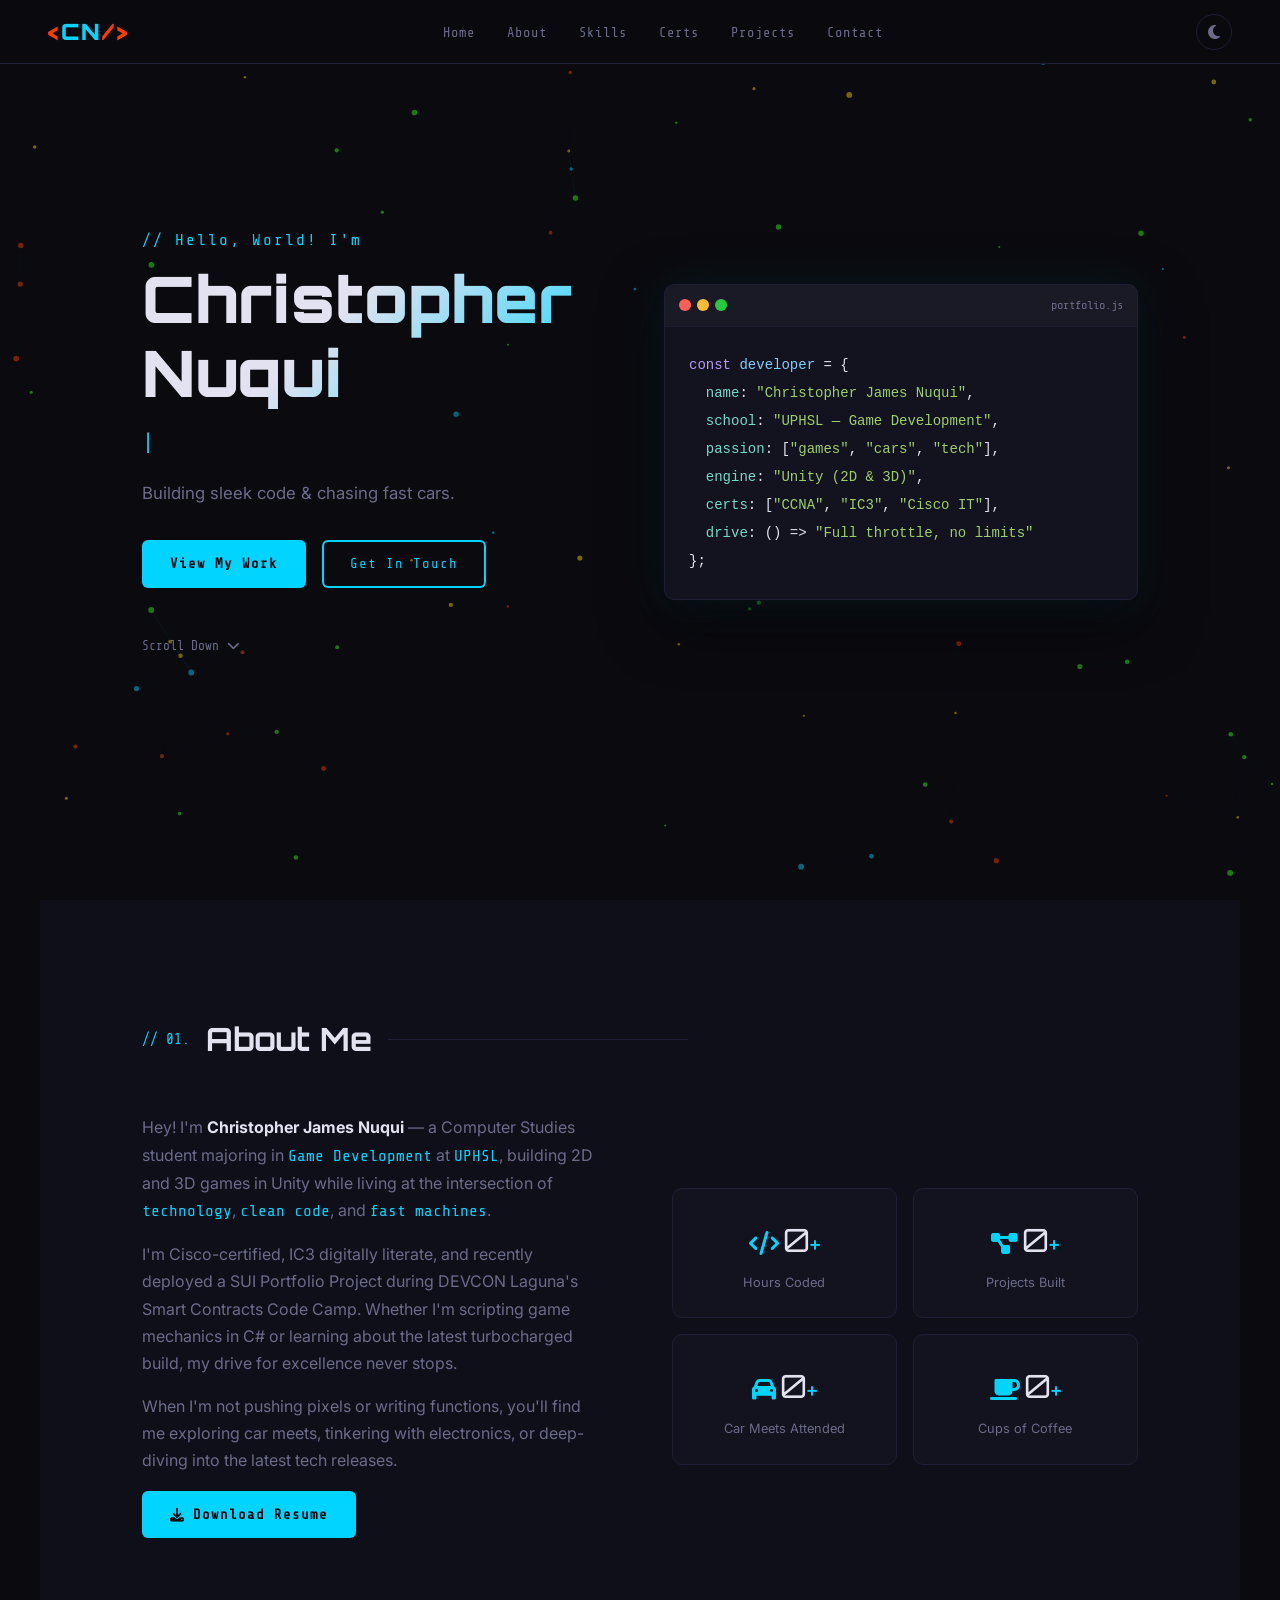
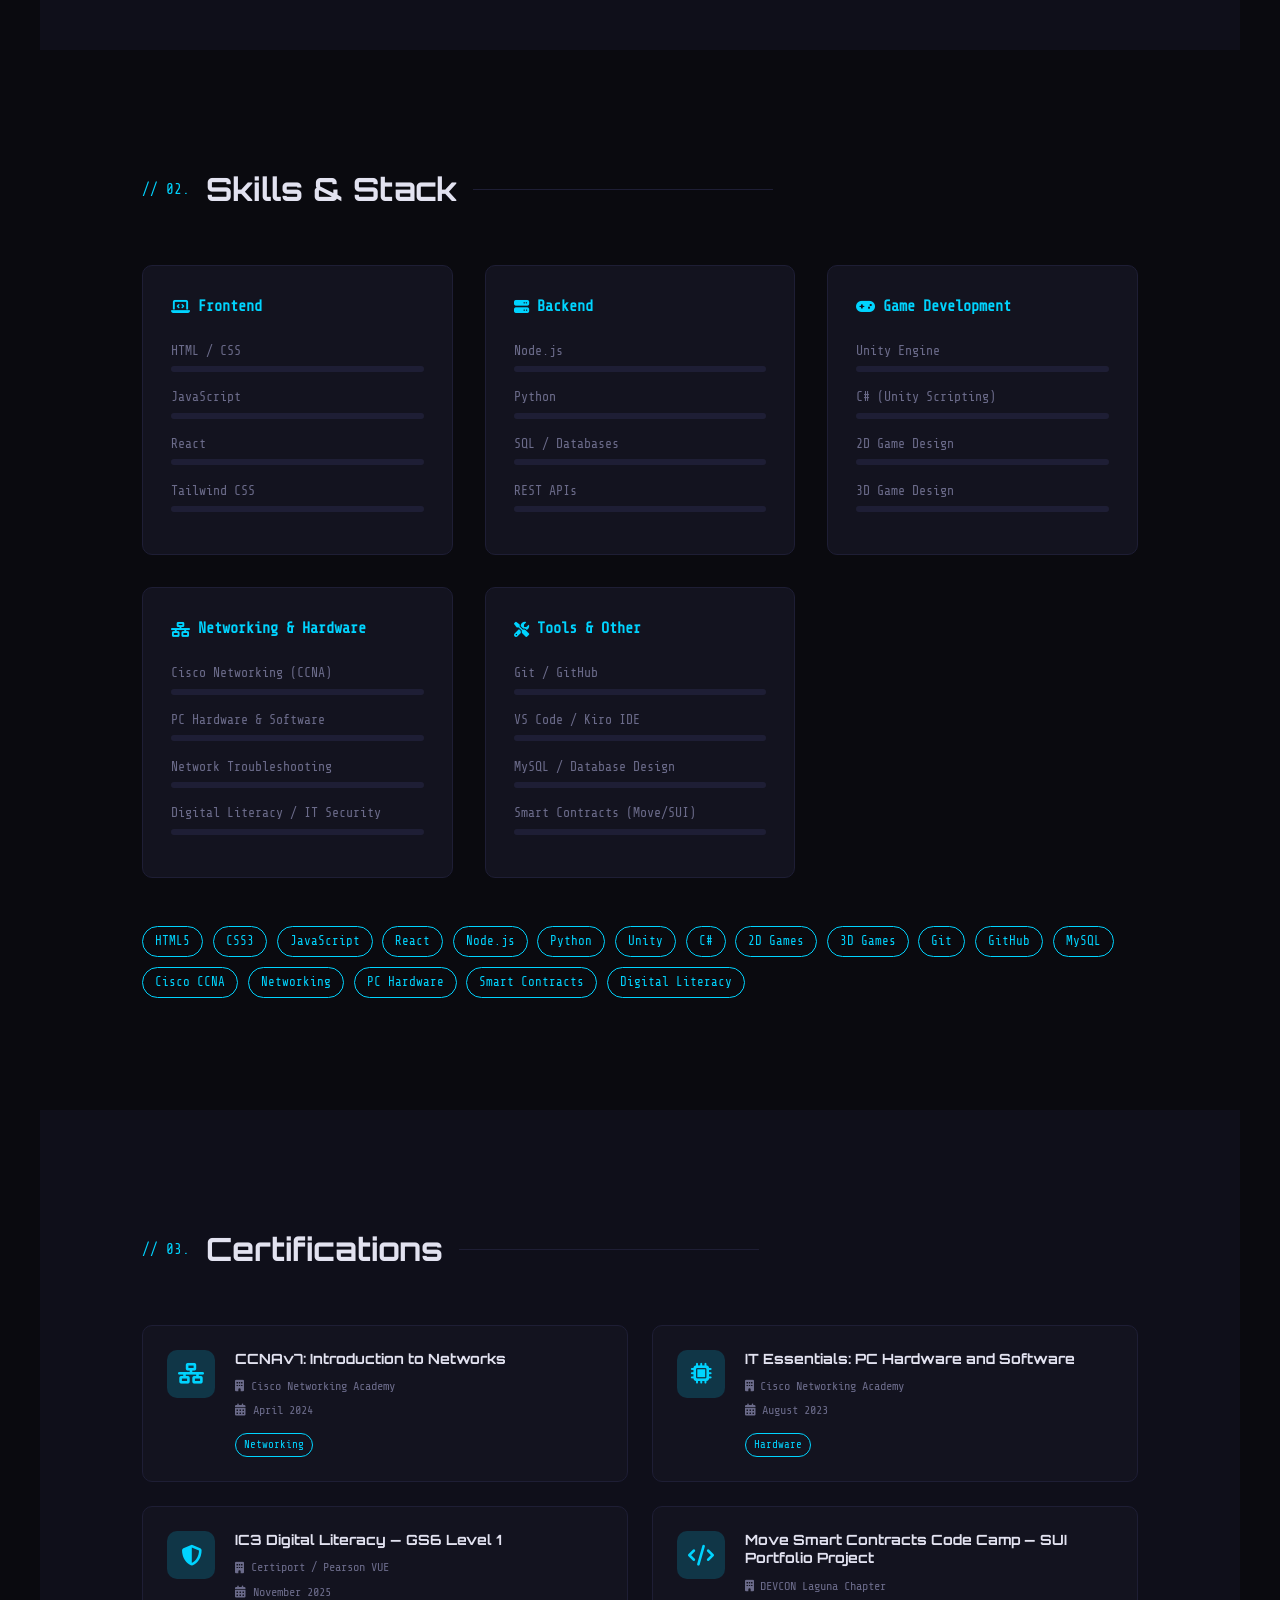
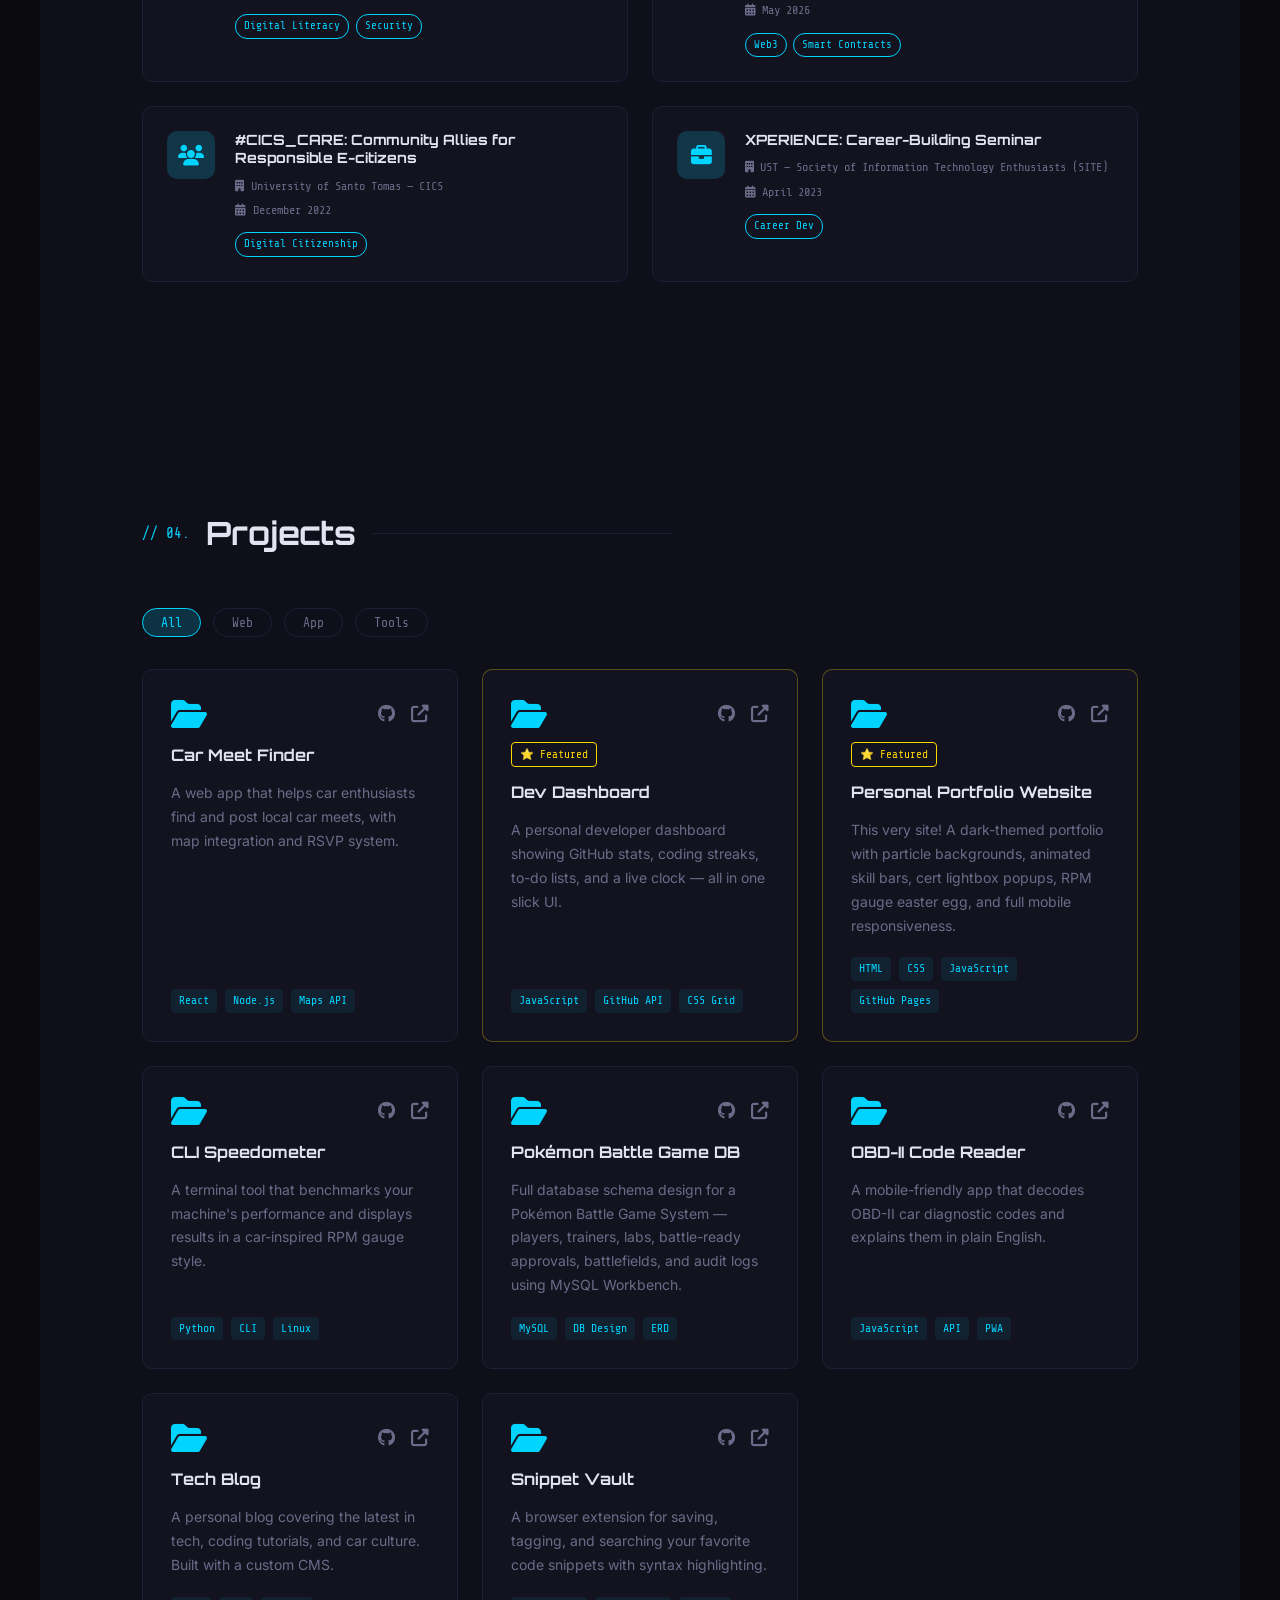
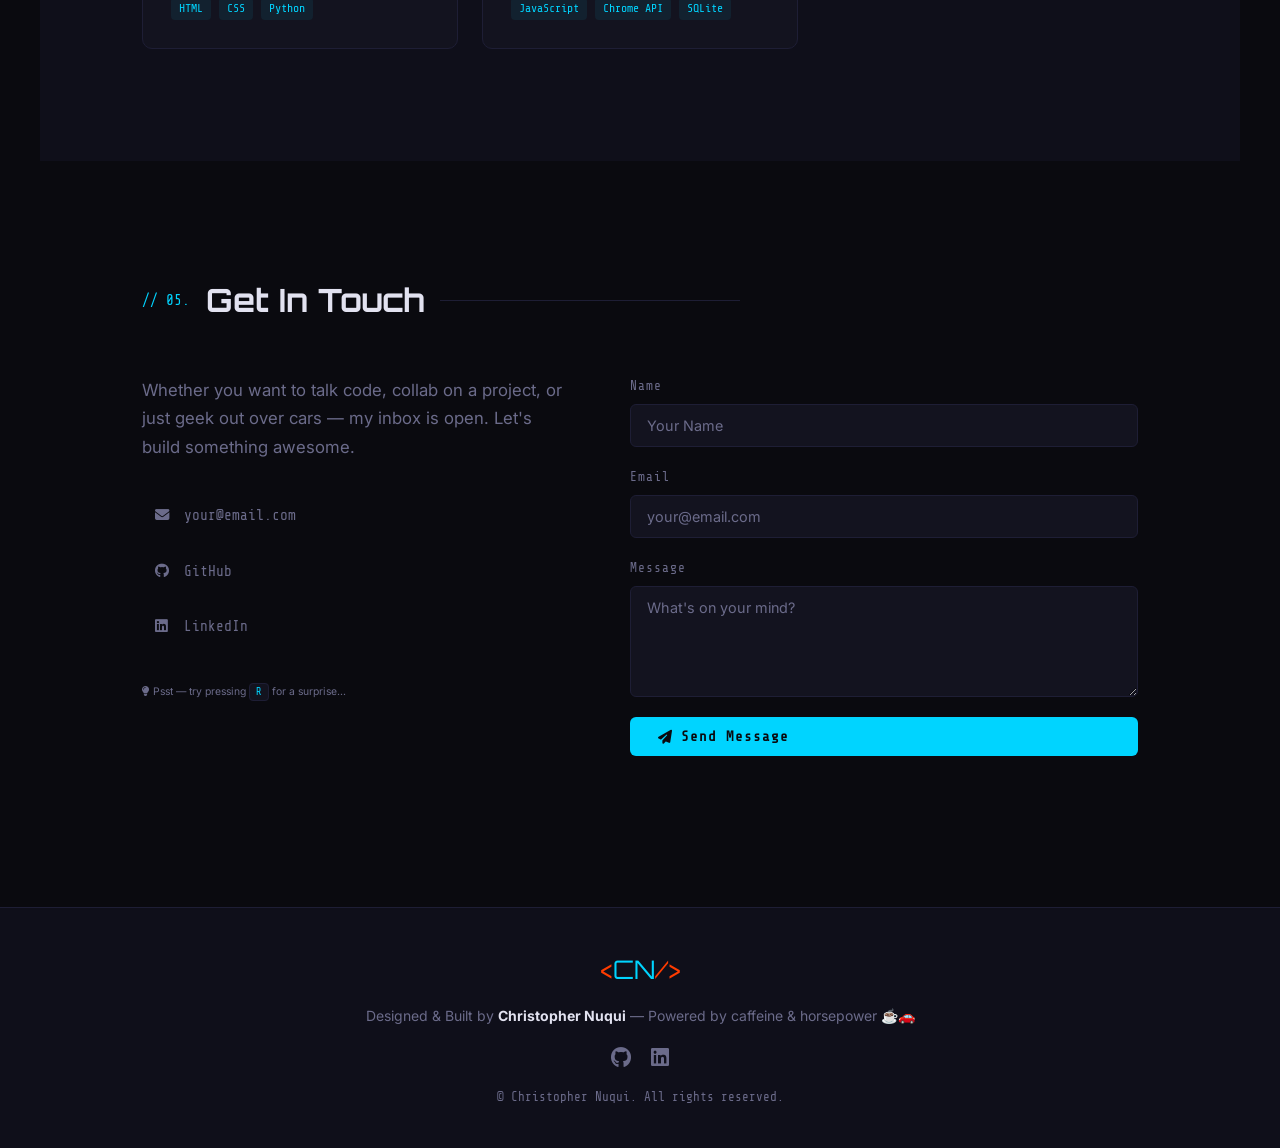
==== index.html @ 1f46c0ce "Portfolio with certs, skills, and features" ====
<!DOCTYPE html>
<html lang="en">
<head>
  <meta charset="UTF-8" />
  <meta name="viewport" content="width=device-width, initial-scale=1.0" />
  <meta name="description" content="Christopher Nuqui - Developer, Car Enthusiast, Tech Lover" />
  <title>Christopher Nuqui | Portfolio</title>
  <link rel="stylesheet" href="style.css" />
  <link rel="preconnect" href="https://fonts.googleapis.com" />
  <link rel="preconnect" href="https://fonts.gstatic.com" crossorigin />
  <link href="https://fonts.googleapis.com/css2?family=Orbitron:wght@400;700;900&family=Share+Tech+Mono&family=Inter:wght@300;400;600&display=swap" rel="stylesheet" />
  <link rel="stylesheet" href="https://cdnjs.cloudflare.com/ajax/libs/font-awesome/6.5.0/css/all.min.css" />
</head>
<body class="dark-mode">

<!-- ─── PARTICLE CANVAS ─── -->
<canvas id="particleCanvas"></canvas>

<!-- ─── NAV ─── -->
<nav id="navbar">
  <div class="nav-logo">
    <span class="logo-bracket">&lt;</span>CN<span class="logo-bracket">/&gt;</span>
  </div>
  <ul class="nav-links" id="navLinks">
    <li><a href="#hero">Home</a></li>
    <li><a href="#about">About</a></li>
    <li><a href="#skills">Skills</a></li>
    <li><a href="#certifications">Certs</a></li>
    <li><a href="#projects">Projects</a></li>
    <li><a href="#contact">Contact</a></li>
  </ul>
  <div class="nav-actions">
    <button id="themeToggle" aria-label="Toggle theme" title="Toggle theme">
      <i class="fas fa-moon"></i>
    </button>
    <button class="hamburger" id="hamburger" aria-label="Open menu">
      <span></span><span></span><span></span>
    </button>
  </div>
</nav>

<!-- ─── HERO ─── -->
<section id="hero">
  <div class="hero-content">
    <p class="hero-greeting">// Hello, World! I'm</p>
    <h1 class="hero-name">Christopher Nuqui</h1>
    <div class="hero-typed-wrapper">
      <span id="typedText"></span><span class="cursor">|</span>
    </div>
    <p class="hero-sub">Building sleek code &amp; chasing fast cars.</p>
    <div class="hero-cta">
      <a href="#projects" class="btn btn-primary">View My Work</a>
      <a href="#contact" class="btn btn-outline">Get In Touch</a>
    </div>
    <div class="hero-scroll-hint">
      <span>Scroll Down</span>
      <i class="fas fa-chevron-down bounce"></i>
    </div>
  </div>
  <div class="hero-code-block">
    <div class="code-window">
      <div class="code-bar">
        <span class="dot red"></span>
        <span class="dot yellow"></span>
        <span class="dot green"></span>
        <span class="code-filename">portfolio.js</span>
      </div>
      <pre class="code-body"><code><span class="kw">const</span> <span class="var">developer</span> = {
  <span class="prop">name</span>: <span class="str">"Christopher James Nuqui"</span>,
  <span class="prop">school</span>: <span class="str">"UPHSL — Game Development"</span>,
  <span class="prop">passion</span>: [<span class="str">"games"</span>, <span class="str">"cars"</span>, <span class="str">"tech"</span>],
  <span class="prop">engine</span>: <span class="str">"Unity (2D &amp; 3D)"</span>,
  <span class="prop">certs</span>: [<span class="str">"CCNA"</span>, <span class="str">"IC3"</span>, <span class="str">"Cisco IT"</span>],
  <span class="prop">drive</span>: () =&gt; <span class="str">"Full throttle, no limits"</span>
};</code></pre>
    </div>
  </div>
</section>

<!-- ─── ABOUT ─── -->
<section id="about">
  <div class="section-header">
    <span class="section-tag">// 01.</span>
    <h2>About Me</h2>
    <div class="section-line"></div>
  </div>
  <div class="about-grid">
    <div class="about-text">
      <p>Hey! I'm <strong>Christopher James Nuqui</strong> — a Computer Studies student majoring in <span class="highlight">Game Development</span> at <span class="highlight">UPHSL</span>, building 2D and 3D games in Unity while living at the intersection of <span class="highlight">technology</span>, <span class="highlight">clean code</span>, and <span class="highlight">fast machines</span>.</p>
      <p>I'm Cisco-certified, IC3 digitally literate, and recently deployed a SUI Portfolio Project during DEVCON Laguna's Smart Contracts Code Camp. Whether I'm scripting game mechanics in C# or learning about the latest turbocharged build, my drive for excellence never stops.</p>
      <p>When I'm not pushing pixels or writing functions, you'll find me exploring car meets, tinkering with electronics, or deep-diving into the latest tech releases.</p>
      <a href="#" class="btn btn-primary" id="resumeBtn"><i class="fas fa-download"></i> Download Resume</a>
    </div>
    <div class="about-stats">
      <div class="stat-card">
        <i class="fas fa-code stat-icon"></i>
        <span class="stat-num" data-target="500">0</span><span class="stat-plus">+</span>
        <p>Hours Coded</p>
      </div>
      <div class="stat-card">
        <i class="fas fa-project-diagram stat-icon"></i>
        <span class="stat-num" data-target="20">0</span><span class="stat-plus">+</span>
        <p>Projects Built</p>
      </div>
      <div class="stat-card">
        <i class="fas fa-car stat-icon"></i>
        <span class="stat-num" data-target="10">0</span><span class="stat-plus">+</span>
        <p>Car Meets Attended</p>
      </div>
      <div class="stat-card">
        <i class="fas fa-coffee stat-icon"></i>
        <span class="stat-num" data-target="300">0</span><span class="stat-plus">+</span>
        <p>Cups of Coffee</p>
      </div>
    </div>
  </div>
</section>

<!-- ─── SKILLS ─── -->
<section id="skills">
  <div class="section-header">
    <span class="section-tag">// 02.</span>
    <h2>Skills &amp; Stack</h2>
    <div class="section-line"></div>
  </div>
  <div class="skills-grid">
    <div class="skill-category">
      <h3><i class="fas fa-laptop-code"></i> Frontend</h3>
      <div class="skill-bars">
        <div class="skill-item"><span>HTML / CSS</span><div class="bar"><div class="fill" data-w="90"></div></div></div>
        <div class="skill-item"><span>JavaScript</span><div class="bar"><div class="fill" data-w="80"></div></div></div>
        <div class="skill-item"><span>React</span><div class="bar"><div class="fill" data-w="70"></div></div></div>
        <div class="skill-item"><span>Tailwind CSS</span><div class="bar"><div class="fill" data-w="75"></div></div></div>
      </div>
    </div>
    <div class="skill-category">
      <h3><i class="fas fa-server"></i> Backend</h3>
      <div class="skill-bars">
        <div class="skill-item"><span>Node.js</span><div class="bar"><div class="fill" data-w="65"></div></div></div>
        <div class="skill-item"><span>Python</span><div class="bar"><div class="fill" data-w="60"></div></div></div>
        <div class="skill-item"><span>SQL / Databases</span><div class="bar"><div class="fill" data-w="55"></div></div></div>
        <div class="skill-item"><span>REST APIs</span><div class="bar"><div class="fill" data-w="70"></div></div></div>
      </div>
    </div>
    <div class="skill-category">
      <h3><i class="fas fa-gamepad"></i> Game Development</h3>
      <div class="skill-bars">
        <div class="skill-item"><span>Unity Engine</span><div class="bar"><div class="fill" data-w="80"></div></div></div>
        <div class="skill-item"><span>C# (Unity Scripting)</span><div class="bar"><div class="fill" data-w="75"></div></div></div>
        <div class="skill-item"><span>2D Game Design</span><div class="bar"><div class="fill" data-w="80"></div></div></div>
        <div class="skill-item"><span>3D Game Design</span><div class="bar"><div class="fill" data-w="70"></div></div></div>
      </div>
    </div>
    <div class="skill-category">
      <h3><i class="fas fa-network-wired"></i> Networking &amp; Hardware</h3>
      <div class="skill-bars">
        <div class="skill-item"><span>Cisco Networking (CCNA)</span><div class="bar"><div class="fill" data-w="75"></div></div></div>
        <div class="skill-item"><span>PC Hardware &amp; Software</span><div class="bar"><div class="fill" data-w="80"></div></div></div>
        <div class="skill-item"><span>Network Troubleshooting</span><div class="bar"><div class="fill" data-w="70"></div></div></div>
        <div class="skill-item"><span>Digital Literacy / IT Security</span><div class="bar"><div class="fill" data-w="85"></div></div></div>
      </div>
    </div>
    <div class="skill-category">
      <h3><i class="fas fa-tools"></i> Tools &amp; Other</h3>
      <div class="skill-bars">
        <div class="skill-item"><span>Git / GitHub</span><div class="bar"><div class="fill" data-w="85"></div></div></div>
        <div class="skill-item"><span>VS Code / Kiro IDE</span><div class="bar"><div class="fill" data-w="90"></div></div></div>
        <div class="skill-item"><span>MySQL / Database Design</span><div class="bar"><div class="fill" data-w="75"></div></div></div>
        <div class="skill-item"><span>Smart Contracts (Move/SUI)</span><div class="bar"><div class="fill" data-w="55"></div></div></div>
      </div>
    </div>
  </div>

  <div class="tech-badges">
    <span class="badge">HTML5</span><span class="badge">CSS3</span><span class="badge">JavaScript</span>
    <span class="badge">React</span><span class="badge">Node.js</span><span class="badge">Python</span>
    <span class="badge">Unity</span><span class="badge">C#</span><span class="badge">2D Games</span><span class="badge">3D Games</span>
    <span class="badge">Git</span><span class="badge">GitHub</span><span class="badge">MySQL</span>
    <span class="badge">Cisco CCNA</span><span class="badge">Networking</span><span class="badge">PC Hardware</span>
    <span class="badge">Smart Contracts</span><span class="badge">Digital Literacy</span>
  </div>
</section>

<!-- ─── CERTIFICATIONS ─── -->
<section id="certifications">
  <div class="section-header">
    <span class="section-tag">// 03.</span>
    <h2>Certifications</h2>
    <div class="section-line"></div>
  </div>
  <div class="certs-grid">

    <div class="cert-card" data-cert-img="certs/certsccna-intro-networks.png">
      <div class="cert-icon"><i class="fas fa-network-wired"></i></div>
      <div class="cert-info">
        <h3>CCNAv7: Introduction to Networks</h3>
        <p class="cert-issuer"><i class="fas fa-building"></i> Cisco Networking Academy</p>
        <p class="cert-date"><i class="fas fa-calendar-alt"></i> April 2024</p>
        <span class="cert-badge">Networking</span>
      </div>
      <span class="cert-view-hint"><i class="fas fa-eye"></i></span>
    </div>

    <div class="cert-card" data-cert-img="certs/certscisco-it-essentials.png">
      <div class="cert-icon"><i class="fas fa-microchip"></i></div>
      <div class="cert-info">
        <h3>IT Essentials: PC Hardware and Software</h3>
        <p class="cert-issuer"><i class="fas fa-building"></i> Cisco Networking Academy</p>
        <p class="cert-date"><i class="fas fa-calendar-alt"></i> August 2023</p>
        <span class="cert-badge">Hardware</span>
      </div>
      <span class="cert-view-hint"><i class="fas fa-eye"></i></span>
    </div>

    <div class="cert-card" data-cert-img="certs/certsic3-digital-literacy.PNG">
      <div class="cert-icon"><i class="fas fa-shield-alt"></i></div>
      <div class="cert-info">
        <h3>IC3 Digital Literacy — GS6 Level 1</h3>
        <p class="cert-issuer"><i class="fas fa-building"></i> Certiport / Pearson VUE</p>
        <p class="cert-date"><i class="fas fa-calendar-alt"></i> November 2025</p>
        <span class="cert-badge">Digital Literacy</span><span class="cert-badge">Security</span>
      </div>
      <span class="cert-view-hint"><i class="fas fa-eye"></i></span>
    </div>

    <div class="cert-card" data-cert-img="certs/certsdevcon-smart-contracts.png">
      <div class="cert-icon"><i class="fas fa-code"></i></div>
      <div class="cert-info">
        <h3>Move Smart Contracts Code Camp — SUI Portfolio Project</h3>
        <p class="cert-issuer"><i class="fas fa-building"></i> DEVCON Laguna Chapter</p>
        <p class="cert-date"><i class="fas fa-calendar-alt"></i> May 2026</p>
        <span class="cert-badge">Web3</span><span class="cert-badge">Smart Contracts</span>
      </div>
      <span class="cert-view-hint"><i class="fas fa-eye"></i></span>
    </div>

    <div class="cert-card" data-cert-img="certs/certsust-cics-care.PNG">
      <div class="cert-icon"><i class="fas fa-users"></i></div>
      <div class="cert-info">
        <h3>#CICS_CARE: Community Allies for Responsible E-citizens</h3>
        <p class="cert-issuer"><i class="fas fa-building"></i> University of Santo Tomas — CICS</p>
        <p class="cert-date"><i class="fas fa-calendar-alt"></i> December 2022</p>
        <span class="cert-badge">Digital Citizenship</span>
      </div>
      <span class="cert-view-hint"><i class="fas fa-eye"></i></span>
    </div>

    <div class="cert-card" data-cert-img="certs/certsust-xperience.PNG">
      <div class="cert-icon"><i class="fas fa-briefcase"></i></div>
      <div class="cert-info">
        <h3>XPERIENCE: Career-Building Seminar</h3>
        <p class="cert-issuer"><i class="fas fa-building"></i> UST — Society of Information Technology Enthusiasts (SITE)</p>
        <p class="cert-date"><i class="fas fa-calendar-alt"></i> April 2023</p>
        <span class="cert-badge">Career Dev</span>
      </div>
      <span class="cert-view-hint"><i class="fas fa-eye"></i></span>
    </div>

  </div>
</section>

<!-- ─── CERT LIGHTBOX MODAL ─── -->
<div id="certLightbox" class="cert-lightbox" aria-hidden="true">
  <div class="cert-lightbox-overlay"></div>
  <div class="cert-lightbox-content">
    <button id="certLightboxClose" class="cert-lightbox-close" aria-label="Close">&times;</button>
    <img id="certLightboxImg" src="" alt="Certificate" />
    <p id="certLightboxCaption" class="cert-lightbox-caption"></p>
  </div>
</div>

<script>
// Cert lightbox — inline to guarantee it works
(function() {
  var lightbox = document.getElementById('certLightbox');
  var lbImg = document.getElementById('certLightboxImg');
  var lbCaption = document.getElementById('certLightboxCaption');
  var lbClose = document.getElementById('certLightboxClose');
  var lbOverlay = lightbox.querySelector('.cert-lightbox-overlay');
  var cards = document.querySelectorAll('.cert-card[data-cert-img]');

  function openLB(src, title) {
    lbImg.src = src;
    lbImg.alt = title;
    lbCaption.textContent = title;
    lightbox.classList.add('active');
    document.body.style.overflow = 'hidden';
  }

  function closeLB() {
    lightbox.classList.remove('active');
    document.body.style.overflow = '';
    lbImg.src = '';
  }

  for (var i = 0; i < cards.length; i++) {
    (function(card) {
      card.addEventListener('click', function() {
        var src = card.getAttribute('data-cert-img');
        var h3 = card.querySelector('h3');
        var title = h3 ? h3.textContent : 'Certificate';
        openLB(src, title);
      });
    })(cards[i]);
  }

  lbClose.addEventListener('click', closeLB);
  lbOverlay.addEventListener('click', closeLB);
  document.addEventListener('keydown', function(e) {
    if (e.key === 'Escape' && lightbox.classList.contains('active')) closeLB();
  });
})();
</script>

<!-- ─── PROJECTS ─── -->
<section id="projects">
  <div class="section-header">
    <span class="section-tag">// 04.</span>
    <h2>Projects</h2>
    <div class="section-line"></div>
  </div>
  <div class="filter-btns">
    <button class="filter-btn active" data-filter="all">All</button>
    <button class="filter-btn" data-filter="web">Web</button>
    <button class="filter-btn" data-filter="app">App</button>
    <button class="filter-btn" data-filter="tool">Tools</button>
  </div>
  <div class="projects-grid">

    <div class="project-card" data-cat="web">
      <div class="project-top">
        <i class="fas fa-folder-open proj-icon"></i>
        <div class="proj-links">
          <a href="#" aria-label="GitHub"><i class="fab fa-github"></i></a>
          <a href="#" aria-label="Live demo"><i class="fas fa-external-link-alt"></i></a>
        </div>
      </div>
      <h3>Car Meet Finder</h3>
      <p>A web app that helps car enthusiasts find and post local car meets, with map integration and RSVP system.</p>
      <div class="proj-tags"><span>React</span><span>Node.js</span><span>Maps API</span></div>
    </div>

    <div class="project-card featured" data-cat="web">
      <div class="project-top">
        <i class="fas fa-folder-open proj-icon"></i>
        <div class="proj-links">
          <a href="#" aria-label="GitHub"><i class="fab fa-github"></i></a>
          <a href="#" aria-label="Live demo"><i class="fas fa-external-link-alt"></i></a>
        </div>
      </div>
      <div class="featured-badge">⭐ Featured</div>
      <h3>Dev Dashboard</h3>
      <p>A personal developer dashboard showing GitHub stats, coding streaks, to-do lists, and a live clock — all in one slick UI.</p>
      <div class="proj-tags"><span>JavaScript</span><span>GitHub API</span><span>CSS Grid</span></div>
    </div>

    <div class="project-card featured" data-cat="web">
      <div class="project-top">
        <i class="fas fa-folder-open proj-icon"></i>
        <div class="proj-links">
          <a href="https://github.com/jamesspooky0-pixel/Porfolio-Nuqui" aria-label="GitHub"><i class="fab fa-github"></i></a>
          <a href="https://jamesspooky0-pixel.github.io/Porfolio-Nuqui/" aria-label="Live demo"><i class="fas fa-external-link-alt"></i></a>
        </div>
      </div>
      <div class="featured-badge">⭐ Featured</div>
      <h3>Personal Portfolio Website</h3>
      <p>This very site! A dark-themed portfolio with particle backgrounds, animated skill bars, cert lightbox popups, RPM gauge easter egg, and full mobile responsiveness.</p>
      <div class="proj-tags"><span>HTML</span><span>CSS</span><span>JavaScript</span><span>GitHub Pages</span></div>
    </div>

    <div class="project-card" data-cat="tool">
      <div class="project-top">
        <i class="fas fa-folder-open proj-icon"></i>
        <div class="proj-links">
          <a href="#" aria-label="GitHub"><i class="fab fa-github"></i></a>
          <a href="#" aria-label="Live demo"><i class="fas fa-external-link-alt"></i></a>
        </div>
      </div>
      <h3>CLI Speedometer</h3>
      <p>A terminal tool that benchmarks your machine's performance and displays results in a car-inspired RPM gauge style.</p>
      <div class="proj-tags"><span>Python</span><span>CLI</span><span>Linux</span></div>
    </div>

    <div class="project-card" data-cat="app">
      <div class="project-top">
        <i class="fas fa-folder-open proj-icon"></i>
        <div class="proj-links">
          <a href="#" aria-label="GitHub"><i class="fab fa-github"></i></a>
          <a href="#" aria-label="Live demo"><i class="fas fa-external-link-alt"></i></a>
        </div>
      </div>
      <h3>Pok&eacute;mon Battle Game DB</h3>
      <p>Full database schema design for a Pok&eacute;mon Battle Game System — players, trainers, labs, battle-ready approvals, battlefields, and audit logs using MySQL Workbench.</p>
      <div class="proj-tags"><span>MySQL</span><span>DB Design</span><span>ERD</span></div>
    </div>

    <div class="project-card" data-cat="app">
      <div class="project-top">
        <i class="fas fa-folder-open proj-icon"></i>
        <div class="proj-links">
          <a href="#" aria-label="GitHub"><i class="fab fa-github"></i></a>
          <a href="#" aria-label="Live demo"><i class="fas fa-external-link-alt"></i></a>
        </div>
      </div>
      <h3>OBD-II Code Reader</h3>
      <p>A mobile-friendly app that decodes OBD-II car diagnostic codes and explains them in plain English.</p>
      <div class="proj-tags"><span>JavaScript</span><span>API</span><span>PWA</span></div>
    </div>

    <div class="project-card" data-cat="web">
      <div class="project-top">
        <i class="fas fa-folder-open proj-icon"></i>
        <div class="proj-links">
          <a href="#" aria-label="GitHub"><i class="fab fa-github"></i></a>
          <a href="#" aria-label="Live demo"><i class="fas fa-external-link-alt"></i></a>
        </div>
      </div>
      <h3>Tech Blog</h3>
      <p>A personal blog covering the latest in tech, coding tutorials, and car culture. Built with a custom CMS.</p>
      <div class="proj-tags"><span>HTML</span><span>CSS</span><span>Python</span></div>
    </div>

    <div class="project-card" data-cat="tool">
      <div class="project-top">
        <i class="fas fa-folder-open proj-icon"></i>
        <div class="proj-links">
          <a href="#" aria-label="GitHub"><i class="fab fa-github"></i></a>
          <a href="#" aria-label="Live demo"><i class="fas fa-external-link-alt"></i></a>
        </div>
      </div>
      <h3>Snippet Vault</h3>
      <p>A browser extension for saving, tagging, and searching your favorite code snippets with syntax highlighting.</p>
      <div class="proj-tags"><span>JavaScript</span><span>Chrome API</span><span>SQLite</span></div>
    </div>

  </div>
</section>

<!-- ─── CONTACT ─── -->
<section id="contact">
  <div class="section-header">
    <span class="section-tag">// 05.</span>
    <h2>Get In Touch</h2>
    <div class="section-line"></div>
  </div>
  <div class="contact-grid">
    <div class="contact-info">
      <p>Whether you want to talk code, collab on a project, or just geek out over cars — my inbox is open. Let's build something awesome.</p>
      <div class="contact-links">
        <a href="mailto:your@email.com" class="contact-item">
          <i class="fas fa-envelope"></i> your@email.com
        </a>
        <a href="https://github.com/YOUR_USERNAME" target="_blank" rel="noopener" class="contact-item">
          <i class="fab fa-github"></i> GitHub
        </a>
        <a href="https://linkedin.com/in/YOUR_USERNAME" target="_blank" rel="noopener" class="contact-item">
          <i class="fab fa-linkedin"></i> LinkedIn
        </a>
      </div>
      <div class="easter-egg-hint">
        <small><i class="fas fa-lightbulb"></i> Psst — try pressing <kbd>R</kbd> for a surprise...</small>
      </div>
    </div>
    <form class="contact-form" id="contactForm" novalidate>
      <div class="form-group">
        <label for="name">Name</label>
        <input type="text" id="name" name="name" placeholder="Your Name" required autocomplete="name" />
      </div>
      <div class="form-group">
        <label for="email">Email</label>
        <input type="email" id="email" name="email" placeholder="your@email.com" required autocomplete="email" />
      </div>
      <div class="form-group">
        <label for="message">Message</label>
        <textarea id="message" name="message" rows="5" placeholder="What's on your mind?" required></textarea>
      </div>
      <button type="submit" class="btn btn-primary">
        <i class="fas fa-paper-plane"></i> Send Message
      </button>
      <p class="form-note" id="formNote"></p>
    </form>
  </div>
</section>

<!-- ─── FOOTER ─── -->
<footer>
  <div class="footer-inner">
    <p class="footer-logo"><span class="logo-bracket">&lt;</span>CN<span class="logo-bracket">/&gt;</span></p>
    <p class="footer-copy">Designed &amp; Built by <strong>Christopher Nuqui</strong> &mdash; Powered by caffeine &amp; horsepower ☕🚗</p>
    <div class="footer-socials">
      <a href="https://github.com/YOUR_USERNAME" target="_blank" rel="noopener" aria-label="GitHub"><i class="fab fa-github"></i></a>
      <a href="https://linkedin.com/in/YOUR_USERNAME" target="_blank" rel="noopener" aria-label="LinkedIn"><i class="fab fa-linkedin"></i></a>
    </div>
    <p class="footer-small">© <span id="year"></span> Christopher Nuqui. All rights reserved.</p>
  </div>
</footer>

<!-- ─── REV OVERLAY ─── -->
<div id="revOverlay" class="rev-overlay" aria-hidden="true">
  <div class="rpm-gauge">
    <div class="rpm-needle" id="rpmNeedle"></div>
    <div class="rpm-label">RPM</div>
    <div class="rpm-readout" id="rpmReadout">0</div>
    <div class="rpm-sub">Hold <kbd style="background:#1e1e35;border:1px solid #00d4ff;color:#00d4ff;padding:1px 6px;border-radius:3px;font-family:inherit">Space</kbd> to Rev!</div>
  </div>
  <button id="closeRev" aria-label="Close rev gauge">✕ Close</button>
</div>

<!-- Back to Top -->
<button id="backToTop" aria-label="Back to top" title="Back to top">
  <i class="fas fa-chevron-up"></i>
</button>

<script src="script.js"></script>
</body>
</html>
---- style.css ----
/* ═══════════════════════════════════════════
   CHRISTOPHER NUQUI PORTFOLIO — STYLESHEET
   Theme: Tech / Code / Cars  |  Dark Default
═══════════════════════════════════════════ */

/* ─── CSS VARIABLES ─── */
:root {
  --bg:          #0a0a0f;
  --bg-2:        #0f0f1a;
  --bg-card:     #13131f;
  --border:      #1e1e35;
  --accent:      #00d4ff;
  --accent-2:    #ff3c00;
  --accent-glow: rgba(0, 212, 255, 0.18);
  --text:        #e2e2f0;
  --text-muted:  #6b6b8a;
  --text-code:   #a9b1d6;
  --green:       #39ff14;
  --yellow:      #ffd700;
  --red:         #ff3c00;
  --nav-h:       64px;
  --radius:      10px;
  --transition:  0.3s ease;
  --font-head:   'Orbitron', sans-serif;
  --font-mono:   'Share Tech Mono', monospace;
  --font-body:   'Inter', sans-serif;
}

body.light-mode {
  --bg:          #f0f2f8;
  --bg-2:        #e4e8f5;
  --bg-card:     #ffffff;
  --border:      #c8cce8;
  --accent:      #0077cc;
  --accent-2:    #cc2200;
  --accent-glow: rgba(0, 119, 204, 0.12);
  --text:        #1a1a2e;
  --text-muted:  #5a5a7a;
  --text-code:   #2d2d5e;
}

/* ─── RESET & BASE ─── */
*, *::before, *::after { box-sizing: border-box; margin: 0; padding: 0; }
html { scroll-behavior: smooth; font-size: 16px; }

body {
  background: var(--bg);
  color: var(--text);
  font-family: var(--font-body);
  line-height: 1.7;
  overflow-x: hidden;
  transition: background var(--transition), color var(--transition);
}

a { color: var(--accent); text-decoration: none; transition: color var(--transition); }
a:hover { color: var(--accent-2); }
ul { list-style: none; }
img { max-width: 100%; display: block; }

/* ─── PARTICLE CANVAS ─── */
#particleCanvas {
  position: fixed;
  inset: 0;
  z-index: 0;
  pointer-events: none;
  opacity: 0.45;
}

/* ─── SCROLLBAR ─── */
::-webkit-scrollbar { width: 6px; }
::-webkit-scrollbar-track { background: var(--bg); }
::-webkit-scrollbar-thumb { background: var(--accent); border-radius: 3px; }

/* ─── SELECTION ─── */
::selection { background: var(--accent); color: var(--bg); }

/* ─── NAVBAR ─── */
#navbar {
  position: fixed;
  top: 0; left: 0; right: 0;
  height: var(--nav-h);
  display: flex;
  align-items: center;
  justify-content: space-between;
  padding: 0 clamp(1rem, 5vw, 3rem);
  background: rgba(10,10,15,0.85);
  backdrop-filter: blur(14px);
  -webkit-backdrop-filter: blur(14px);
  border-bottom: 1px solid var(--border);
  z-index: 100;
  transition: background var(--transition);
}
body.light-mode #navbar { background: rgba(240,242,248,0.88); }

.nav-logo {
  font-family: var(--font-head);
  font-size: 1.4rem;
  font-weight: 900;
  color: var(--accent);
  letter-spacing: 2px;
}
.logo-bracket { color: var(--accent-2); }

.nav-links { display: flex; gap: 2rem; }
.nav-links a {
  font-family: var(--font-mono);
  font-size: 0.85rem;
  color: var(--text-muted);
  letter-spacing: 1px;
  position: relative;
  padding-bottom: 4px;
}
.nav-links a::after {
  content: '';
  position: absolute;
  bottom: 0; left: 0;
  width: 0; height: 2px;
  background: var(--accent);
  transition: width var(--transition);
}
.nav-links a:hover { color: var(--accent); }
.nav-links a:hover::after { width: 100%; }

.nav-actions { display: flex; align-items: center; gap: 0.75rem; }

#themeToggle {
  background: none;
  border: 1px solid var(--border);
  color: var(--text-muted);
  width: 36px; height: 36px;
  border-radius: 50%;
  cursor: pointer;
  font-size: 1rem;
  display: flex; align-items: center; justify-content: center;
  transition: all var(--transition);
  position: relative;
  z-index: 101;
  pointer-events: auto;
}
#themeToggle:hover { border-color: var(--accent); color: var(--accent); }

.hamburger {
  display: none;
  flex-direction: column;
  gap: 5px;
  background: none;
  border: none;
  cursor: pointer;
  padding: 4px;
}
.hamburger span {
  display: block;
  width: 24px; height: 2px;
  background: var(--text);
  border-radius: 2px;
  transition: all var(--transition);
}
.hamburger.open span:nth-child(1) { transform: translateY(7px) rotate(45deg); }
.hamburger.open span:nth-child(2) { opacity: 0; }
.hamburger.open span:nth-child(3) { transform: translateY(-7px) rotate(-45deg); }

/* ─── SECTIONS ─── */
section {
  position: relative;
  z-index: 1;
  padding: clamp(4rem, 10vw, 7rem) clamp(1.5rem, 8vw, 8rem);
  max-width: 1200px;
  margin: 0 auto;
}

.section-header {
  margin-bottom: 3rem;
  display: flex;
  align-items: center;
  gap: 1rem;
}
.section-tag {
  font-family: var(--font-mono);
  color: var(--accent);
  font-size: 0.9rem;
}
.section-header h2 {
  font-family: var(--font-head);
  font-size: clamp(1.4rem, 3vw, 2rem);
  color: var(--text);
}
.section-line {
  flex: 1;
  height: 1px;
  background: var(--border);
  max-width: 300px;
}

/* ─── BUTTONS ─── */
.btn {
  display: inline-flex;
  align-items: center;
  gap: 0.5rem;
  padding: 0.75rem 1.75rem;
  border-radius: 6px;
  font-family: var(--font-mono);
  font-size: 0.875rem;
  letter-spacing: 1px;
  cursor: pointer;
  transition: all var(--transition);
  text-decoration: none;
  border: none;
}
.btn-primary {
  background: var(--accent);
  color: var(--bg);
  font-weight: 700;
}
.btn-primary:hover {
  background: transparent;
  color: var(--accent);
  box-shadow: 0 0 20px var(--accent-glow), inset 0 0 0 2px var(--accent);
}
.btn-outline {
  background: transparent;
  color: var(--accent);
  box-shadow: inset 0 0 0 2px var(--accent);
}
.btn-outline:hover {
  background: var(--accent);
  color: var(--bg);
}

/* ─── HERO ─── */
#hero {
  min-height: 100vh;
  display: flex;
  align-items: center;
  justify-content: space-between;
  gap: 3rem;
  padding-top: calc(var(--nav-h) + 2rem);
  max-width: 1200px;
  margin: 0 auto;
  flex-wrap: wrap;
}

.hero-content { flex: 1; min-width: 280px; }
.hero-greeting {
  font-family: var(--font-mono);
  color: var(--accent);
  font-size: 1rem;
  margin-bottom: 0.5rem;
  letter-spacing: 2px;
}
.hero-name {
  font-family: var(--font-head);
  font-size: clamp(1.8rem, 5vw, 4rem);
  font-weight: 900;
  line-height: 1.15;
  background: linear-gradient(135deg, var(--text) 40%, var(--accent));
  -webkit-background-clip: text;
  -webkit-text-fill-color: transparent;
  background-clip: text;
  margin-bottom: 1rem;
  overflow: visible;
  word-break: normal;
  overflow-wrap: break-word;
}
.hero-typed-wrapper {
  font-family: var(--font-mono);
  font-size: clamp(1rem, 2.5vw, 1.4rem);
  color: var(--accent-2);
  min-height: 2rem;
  margin-bottom: 1rem;
}
.cursor {
  display: inline-block;
  animation: blink 1s step-end infinite;
  color: var(--accent);
}
@keyframes blink { 0%,100%{opacity:1} 50%{opacity:0} }

.hero-sub {
  color: var(--text-muted);
  font-size: 1.05rem;
  margin-bottom: 2rem;
  max-width: 440px;
}
.hero-cta { display: flex; gap: 1rem; flex-wrap: wrap; margin-bottom: 3rem; }

.hero-scroll-hint {
  display: flex;
  align-items: center;
  gap: 0.5rem;
  color: var(--text-muted);
  font-family: var(--font-mono);
  font-size: 0.8rem;
}
.bounce {
  animation: bounceY 1.5s ease infinite;
}
@keyframes bounceY {
  0%,100%{transform:translateY(0)} 50%{transform:translateY(6px)}
}

/* ─── CODE WINDOW ─── */
.hero-code-block { flex: 1; min-width: 280px; max-width: 500px; }

.code-window {
  background: var(--bg-card);
  border: 1px solid var(--border);
  border-radius: var(--radius);
  overflow: hidden;
  box-shadow: 0 0 40px rgba(0,212,255,0.08), 0 20px 60px rgba(0,0,0,0.5);
  animation: floatAnim 4s ease-in-out infinite;
}
@keyframes floatAnim {
  0%,100%{transform:translateY(0)} 50%{transform:translateY(-12px)}
}

.code-bar {
  display: flex;
  align-items: center;
  gap: 6px;
  padding: 10px 14px;
  background: rgba(255,255,255,0.03);
  border-bottom: 1px solid var(--border);
}
.dot { width: 12px; height: 12px; border-radius: 50%; }
.dot.red    { background: #ff5f57; }
.dot.yellow { background: #febc2e; }
.dot.green  { background: #28c840; }
.code-filename {
  font-family: var(--font-mono);
  font-size: 0.75rem;
  color: var(--text-muted);
  margin-left: auto;
}

.code-body {
  padding: 1.5rem;
  font-family: var(--font-mono);
  font-size: 0.875rem;
  line-height: 2;
  overflow-x: auto;
}
.code-body code { display: block; white-space: pre; }
.kw   { color: #bb9af7; }
.var  { color: #7dcfff; }
.prop { color: #73daca; }
.str  { color: #9ece6a; }

/* ─── ABOUT ─── */
#about { background: var(--bg-2); border-radius: 0; }
.about-grid {
  display: grid;
  grid-template-columns: 1fr 1fr;
  gap: 4rem;
  align-items: center;
}
.about-text p { color: var(--text-muted); margin-bottom: 1rem; }
.about-text p strong { color: var(--text); }
.highlight {
  color: var(--accent);
  font-family: var(--font-mono);
}
.about-stats {
  display: grid;
  grid-template-columns: 1fr 1fr;
  gap: 1rem;
}
.stat-card {
  background: var(--bg-card);
  border: 1px solid var(--border);
  border-radius: var(--radius);
  padding: 1.5rem;
  text-align: center;
  transition: border-color var(--transition), box-shadow var(--transition);
}
.stat-card:hover {
  border-color: var(--accent);
  box-shadow: 0 0 20px var(--accent-glow);
}
.stat-icon { font-size: 1.5rem; color: var(--accent); margin-bottom: 0.5rem; }
.stat-num { font-family: var(--font-head); font-size: 2rem; color: var(--text); }
.stat-plus { font-family: var(--font-head); font-size: 1.5rem; color: var(--accent); }
.stat-card p { color: var(--text-muted); font-size: 0.8rem; margin-top: 0.25rem; }

/* ─── SKILLS ─── */
.skills-grid {
  display: grid;
  grid-template-columns: repeat(auto-fit, minmax(260px, 1fr));
  gap: 2rem;
  margin-bottom: 3rem;
}
.skill-category {
  background: var(--bg-card);
  border: 1px solid var(--border);
  border-radius: var(--radius);
  padding: 1.75rem;
  transition: border-color var(--transition);
}
.skill-category:hover { border-color: var(--accent); }
.skill-category h3 {
  font-family: var(--font-mono);
  color: var(--accent);
  margin-bottom: 1.25rem;
  font-size: 0.95rem;
  display: flex;
  gap: 0.5rem;
  align-items: center;
}
.skill-item { margin-bottom: 0.9rem; }
.skill-item span {
  display: block;
  font-size: 0.82rem;
  color: var(--text-muted);
  margin-bottom: 4px;
  font-family: var(--font-mono);
}
.bar {
  height: 6px;
  background: var(--border);
  border-radius: 3px;
  overflow: hidden;
}
.fill {
  height: 100%;
  width: 0%;
  background: linear-gradient(90deg, var(--accent), var(--accent-2));
  border-radius: 3px;
  transition: width 1.2s cubic-bezier(.4,0,.2,1);
}

.tech-badges { display: flex; flex-wrap: wrap; gap: 0.6rem; }
.badge {
  font-family: var(--font-mono);
  font-size: 0.78rem;
  padding: 4px 12px;
  border: 1px solid var(--accent);
  border-radius: 20px;
  color: var(--accent);
  cursor: default;
  transition: all var(--transition);
}
.badge:hover { background: var(--accent); color: var(--bg); }

/* ─── PROJECTS ─── */
#projects { background: var(--bg-2); }

.filter-btns {
  display: flex;
  gap: 0.75rem;
  flex-wrap: wrap;
  margin-bottom: 2rem;
}
.filter-btn {
  font-family: var(--font-mono);
  font-size: 0.82rem;
  padding: 6px 18px;
  border-radius: 20px;
  border: 1px solid var(--border);
  background: none;
  color: var(--text-muted);
  cursor: pointer;
  transition: all var(--transition);
}
.filter-btn:hover, .filter-btn.active {
  border-color: var(--accent);
  color: var(--accent);
  background: var(--accent-glow);
}

.projects-grid {
  display: grid;
  grid-template-columns: repeat(auto-fill, minmax(280px, 1fr));
  gap: 1.5rem;
}
.project-card {
  background: var(--bg-card);
  border: 1px solid var(--border);
  border-radius: var(--radius);
  padding: 1.75rem;
  display: flex;
  flex-direction: column;
  gap: 0.75rem;
  transition: border-color var(--transition), transform var(--transition), box-shadow var(--transition);
  position: relative;
  overflow: hidden;
}
.project-card::before {
  content: '';
  position: absolute;
  top: 0; left: 0; right: 0;
  height: 2px;
  background: linear-gradient(90deg, var(--accent), var(--accent-2));
  transform: scaleX(0);
  transform-origin: left;
  transition: transform var(--transition);
}
.project-card:hover::before { transform: scaleX(1); }
.project-card:hover {
  border-color: var(--accent);
  transform: translateY(-6px);
  box-shadow: 0 12px 40px rgba(0,212,255,0.1);
}
.project-card.hidden { display: none; }

.project-top {
  display: flex;
  justify-content: space-between;
  align-items: center;
}
.proj-icon { font-size: 2rem; color: var(--accent); }
.proj-links { display: flex; gap: 1rem; }
.proj-links a { color: var(--text-muted); font-size: 1.1rem; }
.proj-links a:hover { color: var(--accent); }

.featured-badge {
  font-family: var(--font-mono);
  font-size: 0.7rem;
  color: var(--yellow);
  border: 1px solid var(--yellow);
  padding: 2px 8px;
  border-radius: 4px;
  width: fit-content;
}
.project-card.featured { border-color: rgba(255,215,0,0.3); }
.project-card.featured:hover { border-color: var(--yellow); box-shadow: 0 12px 40px rgba(255,215,0,0.1); }

.project-card h3 {
  font-family: var(--font-head);
  font-size: 1rem;
  color: var(--text);
}
.project-card p { font-size: 0.875rem; color: var(--text-muted); flex: 1; }
.proj-tags { display: flex; gap: 0.5rem; flex-wrap: wrap; margin-top: 0.5rem; }
.proj-tags span {
  font-family: var(--font-mono);
  font-size: 0.72rem;
  color: var(--accent);
  background: rgba(0,212,255,0.07);
  padding: 2px 8px;
  border-radius: 4px;
}

/* ─── CONTACT ─── */
.contact-grid {
  display: grid;
  grid-template-columns: 1fr 1.2fr;
  gap: 4rem;
  align-items: start;
}
.contact-info p { color: var(--text-muted); margin-bottom: 2rem; font-size: 1.05rem; }
.contact-links { display: flex; flex-direction: column; gap: 0.75rem; margin-bottom: 2rem; }
.contact-item {
  display: flex;
  align-items: center;
  gap: 0.75rem;
  color: var(--text-muted);
  font-family: var(--font-mono);
  font-size: 0.9rem;
  padding: 0.6rem;
  border-radius: 6px;
  transition: all var(--transition);
}
.contact-item:hover { color: var(--accent); background: var(--accent-glow); transform: translateX(4px); }
.contact-item i { width: 20px; text-align: center; }

.easter-egg-hint {
  color: var(--text-muted);
  font-size: 0.78rem;
}
.easter-egg-hint kbd {
  background: var(--bg-card);
  border: 1px solid var(--border);
  border-radius: 4px;
  padding: 2px 6px;
  font-family: var(--font-mono);
  color: var(--accent);
}

/* ─── FORM ─── */
.contact-form { display: flex; flex-direction: column; gap: 1.25rem; }
.form-group { display: flex; flex-direction: column; gap: 0.4rem; }
.form-group label {
  font-family: var(--font-mono);
  font-size: 0.8rem;
  color: var(--text-muted);
  letter-spacing: 1px;
}
.form-group input,
.form-group textarea {
  background: var(--bg-card);
  border: 1px solid var(--border);
  border-radius: 6px;
  padding: 0.75rem 1rem;
  color: var(--text);
  font-family: var(--font-body);
  font-size: 0.9rem;
  transition: border-color var(--transition), box-shadow var(--transition);
  resize: vertical;
}
.form-group input:focus,
.form-group textarea:focus {
  outline: none;
  border-color: var(--accent);
  box-shadow: 0 0 0 3px var(--accent-glow);
}
.form-group input::placeholder,
.form-group textarea::placeholder { color: var(--text-muted); }
.form-note {
  font-family: var(--font-mono);
  font-size: 0.82rem;
  color: var(--green);
  min-height: 1.2rem;
}

/* ─── FOOTER ─── */
footer {
  position: relative;
  z-index: 1;
  background: var(--bg-2);
  border-top: 1px solid var(--border);
  padding: 2.5rem clamp(1.5rem, 8vw, 8rem);
}
.footer-inner {
  max-width: 1200px;
  margin: 0 auto;
  display: flex;
  flex-direction: column;
  align-items: center;
  gap: 0.75rem;
  text-align: center;
}
.footer-logo {
  font-family: var(--font-head);
  font-size: 1.6rem;
  color: var(--accent);
}
.footer-copy { color: var(--text-muted); font-size: 0.875rem; }
.footer-copy strong { color: var(--text); }
.footer-socials { display: flex; gap: 1.25rem; }
.footer-socials a { font-size: 1.3rem; color: var(--text-muted); transition: color var(--transition); }
.footer-socials a:hover { color: var(--accent); }
.footer-small { color: var(--text-muted); font-size: 0.78rem; font-family: var(--font-mono); }

/* ─── BACK TO TOP ─── */
#backToTop {
  position: fixed;
  bottom: 2rem;
  right: 2rem;
  width: 44px; height: 44px;
  border-radius: 50%;
  background: var(--accent);
  color: var(--bg);
  border: none;
  cursor: pointer;
  font-size: 1rem;
  display: flex; align-items: center; justify-content: center;
  box-shadow: 0 0 16px var(--accent-glow);
  opacity: 0;
  transform: translateY(20px);
  transition: all var(--transition);
  z-index: 99;
}
#backToTop.visible { opacity: 1; transform: translateY(0); }
#backToTop:hover { background: var(--accent-2); }

/* ─── REV OVERLAY / RPM GAUGE ─── */
.rev-overlay {
  position: fixed;
  inset: 0;
  background: rgba(0,0,0,0.92);
  z-index: 200;
  display: none;
  flex-direction: column;
  align-items: center;
  justify-content: center;
  gap: 2rem;
}
.rev-overlay.active { display: flex; }

.rpm-gauge {
  position: relative;
  width: 260px; height: 260px;
  border-radius: 50%;
  border: 4px solid var(--accent);
  box-shadow: 0 0 60px var(--accent), inset 0 0 40px rgba(0,212,255,0.1);
  display: flex;
  flex-direction: column;
  align-items: center;
  justify-content: center;
  background: radial-gradient(circle, #0d0d1a 60%, #000 100%);
}
.rpm-needle {
  position: absolute;
  bottom: 50%;
  left: 50%;
  width: 4px;
  height: 100px;
  background: linear-gradient(to top, var(--accent-2), transparent);
  transform-origin: bottom center;
  transform: translateX(-50%) rotate(-120deg);
  border-radius: 2px;
  transition: transform 0.15s ease;
}
.rpm-label {
  font-family: var(--font-head);
  font-size: 0.75rem;
  color: var(--text-muted);
  letter-spacing: 4px;
  margin-top: 1.5rem;
}
.rpm-readout {
  font-family: var(--font-head);
  font-size: 2.5rem;
  color: var(--accent);
  font-weight: 900;
  text-shadow: 0 0 20px var(--accent);
  line-height: 1;
}
.rpm-sub {
  font-family: var(--font-mono);
  font-size: 0.75rem;
  color: var(--text-muted);
}
#closeRev {
  background: none;
  border: 1px solid var(--border);
  color: var(--text-muted);
  padding: 8px 20px;
  border-radius: 6px;
  cursor: pointer;
  font-family: var(--font-mono);
  font-size: 0.85rem;
  transition: all var(--transition);
}
#closeRev:hover { border-color: var(--accent-2); color: var(--accent-2); }

/* ─── SCROLL REVEAL (always visible) ─── */
.reveal {
  opacity: 1;
  transform: translateY(0);
}

/* ─── RESPONSIVE ─── */

/* Large tablet / narrow desktop — stack hero earlier */
@media (max-width: 1050px) {
  #hero {
    flex-direction: column;
    text-align: center;
    gap: 2.5rem;
  }
  .hero-content { min-width: unset; width: 100%; }
  .hero-cta { justify-content: center; }
  .hero-scroll-hint { justify-content: center; }
  .hero-code-block { max-width: 520px; width: 100%; }
}

/* Tablet */
@media (max-width: 900px) {
  section {
    padding: 3.5rem 1.5rem;
  }

  .about-grid { grid-template-columns: 1fr; gap: 2rem; }
  .contact-grid { grid-template-columns: 1fr; gap: 2rem; }

  #hero {
    flex-direction: column;
    justify-content: center;
    text-align: center;
    gap: 2rem;
    min-height: auto;
    padding-top: calc(var(--nav-h) + 3rem);
    padding-bottom: 3rem;
  }
  .hero-content { min-width: unset; width: 100%; }
  .hero-cta { justify-content: center; }
  .hero-scroll-hint { justify-content: center; }
  .hero-code-block { max-width: 100%; width: 100%; }
  .code-window { font-size: 0.85rem; }

  .skills-grid { grid-template-columns: 1fr 1fr; }
  .certs-grid { grid-template-columns: 1fr; }
  .projects-grid { grid-template-columns: 1fr 1fr; }
}

/* Mobile */
@media (max-width: 680px) {
  section {
    padding: 2.5rem 1rem;
  }

  .nav-links {
    position: fixed;
    top: var(--nav-h);
    left: 0; right: 0;
    background: var(--bg-2);
    border-bottom: 1px solid var(--border);
    flex-direction: column;
    align-items: center;
    padding: 2rem 0;
    gap: 1.5rem;
    transform: translateY(-120%);
    opacity: 0;
    transition: transform var(--transition), opacity var(--transition);
    z-index: 99;
  }
  .nav-links.open { transform: translateY(0); opacity: 1; }
  .hamburger { display: flex; }

  .hero-name {
    font-size: clamp(1.6rem, 8vw, 2.5rem);
  }
  .hero-typed-wrapper {
    font-size: 0.95rem;
  }
  .hero-sub { font-size: 0.9rem; }
  .hero-cta { flex-direction: column; align-items: center; }
  .btn { width: 100%; max-width: 260px; justify-content: center; }

  .code-window {
    font-size: 0.75rem;
  }
  .code-body {
    padding: 1rem;
    font-size: 0.72rem;
    line-height: 1.7;
  }

  .about-stats { grid-template-columns: 1fr 1fr; gap: 0.75rem; }
  .stat-card { padding: 1rem; }
  .stat-num { font-size: 1.5rem; }

  .skills-grid { grid-template-columns: 1fr; }
  .skill-category { padding: 1.25rem; }

  .certs-grid { grid-template-columns: 1fr; }
  .cert-card { flex-direction: column; gap: 0.75rem; padding: 1.25rem; }
  .cert-icon { width: 40px; height: 40px; min-width: 40px; font-size: 1.1rem; }
  .cert-info h3 { font-size: 0.82rem; }

  .projects-grid { grid-template-columns: 1fr; }
  .project-card { padding: 1.25rem; }

  .contact-grid { grid-template-columns: 1fr; gap: 2rem; }

  .section-header { flex-wrap: wrap; }
  .section-header h2 { font-size: 1.3rem; }
  .section-line { display: none; }

  .tech-badges { gap: 0.4rem; }
  .badge { font-size: 0.7rem; padding: 3px 8px; }

  .filter-btns { justify-content: center; }

  footer { padding: 2rem 1rem; }
}

/* Small phones */
@media (max-width: 400px) {
  .hero-name { font-size: 1.5rem; }
  .about-stats { grid-template-columns: 1fr; }
  .stat-card { padding: 0.75rem; }
  .nav-logo { font-size: 1.1rem; }
  .code-body { font-size: 0.65rem; }
}

/* ─── CERTIFICATIONS ─── */
#certifications { background: var(--bg-2); }

.certs-grid {
  display: grid;
  grid-template-columns: repeat(auto-fill, minmax(320px, 1fr));
  gap: 1.5rem;
  opacity: 1;
}

.cert-card {
  display: flex;
  gap: 1.25rem;
  background: var(--bg-card);
  border: 1px solid var(--border);
  border-radius: var(--radius);
  padding: 1.5rem;
  transition: border-color var(--transition), transform var(--transition), box-shadow var(--transition);
  position: relative;
  overflow: hidden;
}
.cert-card::before {
  content: '';
  position: absolute;
  top: 0; left: 0;
  width: 4px; height: 100%;
  background: linear-gradient(180deg, var(--accent), var(--accent-2));
  opacity: 0;
  transition: opacity var(--transition);
}
.cert-card:hover::before { opacity: 1; }
.cert-card:hover {
  border-color: var(--accent);
  transform: translateY(-4px);
  box-shadow: 0 10px 30px rgba(0,212,255,0.1);
}

.cert-icon {
  width: 48px;
  height: 48px;
  min-width: 48px;
  display: flex;
  align-items: center;
  justify-content: center;
  border-radius: 10px;
  background: var(--accent-glow);
  color: var(--accent);
  font-size: 1.3rem;
}

.cert-info { flex: 1; }
.cert-info h3 {
  font-family: var(--font-head);
  font-size: 0.88rem;
  color: var(--text);
  margin-bottom: 0.5rem;
  line-height: 1.3;
}
.cert-issuer,
.cert-date {
  font-family: var(--font-mono);
  font-size: 0.75rem;
  color: var(--text-muted);
  margin-bottom: 0.25rem;
  display: flex;
  align-items: center;
  gap: 0.4rem;
}
.cert-badge {
  display: inline-block;
  font-family: var(--font-mono);
  font-size: 0.68rem;
  padding: 2px 8px;
  border: 1px solid var(--accent);
  border-radius: 12px;
  color: var(--accent);
  margin-top: 0.5rem;
  margin-right: 0.4rem;
}

/* ─── CERT CARD CLICKABLE ─── */
.cert-card[data-cert-img] {
  cursor: pointer;
  position: relative;
}
.cert-view-hint {
  position: absolute;
  top: 12px;
  right: 12px;
  color: var(--text-muted);
  font-size: 0.85rem;
  opacity: 0;
  transition: opacity var(--transition), color var(--transition);
}
.cert-card:hover .cert-view-hint {
  opacity: 1;
  color: var(--accent);
}

/* ─── CERT LIGHTBOX ─── */
.cert-lightbox {
  position: fixed;
  inset: 0;
  z-index: 300;
  display: none;
  align-items: center;
  justify-content: center;
}
.cert-lightbox.active {
  display: flex;
}

.cert-lightbox-overlay {
  position: absolute;
  inset: 0;
  background: rgba(0, 0, 0, 0.88);
  backdrop-filter: blur(6px);
  -webkit-backdrop-filter: blur(6px);
}

.cert-lightbox-content {
  position: relative;
  z-index: 1;
  max-width: 90vw;
  max-height: 90vh;
  display: flex;
  flex-direction: column;
  align-items: center;
  gap: 1rem;
  animation: certPopIn 0.3s ease;
}

@keyframes certPopIn {
  from { opacity: 0; transform: scale(0.9); }
  to   { opacity: 1; transform: scale(1); }
}

.cert-lightbox-content img {
  max-width: 100%;
  max-height: 80vh;
  border-radius: 8px;
  box-shadow: 0 20px 60px rgba(0,0,0,0.6);
  object-fit: contain;
}

.cert-lightbox-close {
  position: absolute;
  top: -40px;
  right: 0;
  background: none;
  border: none;
  color: #fff;
  font-size: 2.5rem;
  cursor: pointer;
  line-height: 1;
  transition: color var(--transition), transform var(--transition);
  z-index: 2;
}
.cert-lightbox-close:hover {
  color: var(--accent);
  transform: scale(1.2);
}

.cert-lightbox-caption {
  font-family: var(--font-mono);
  font-size: 0.85rem;
  color: rgba(255,255,255,0.7);
  text-align: center;
}
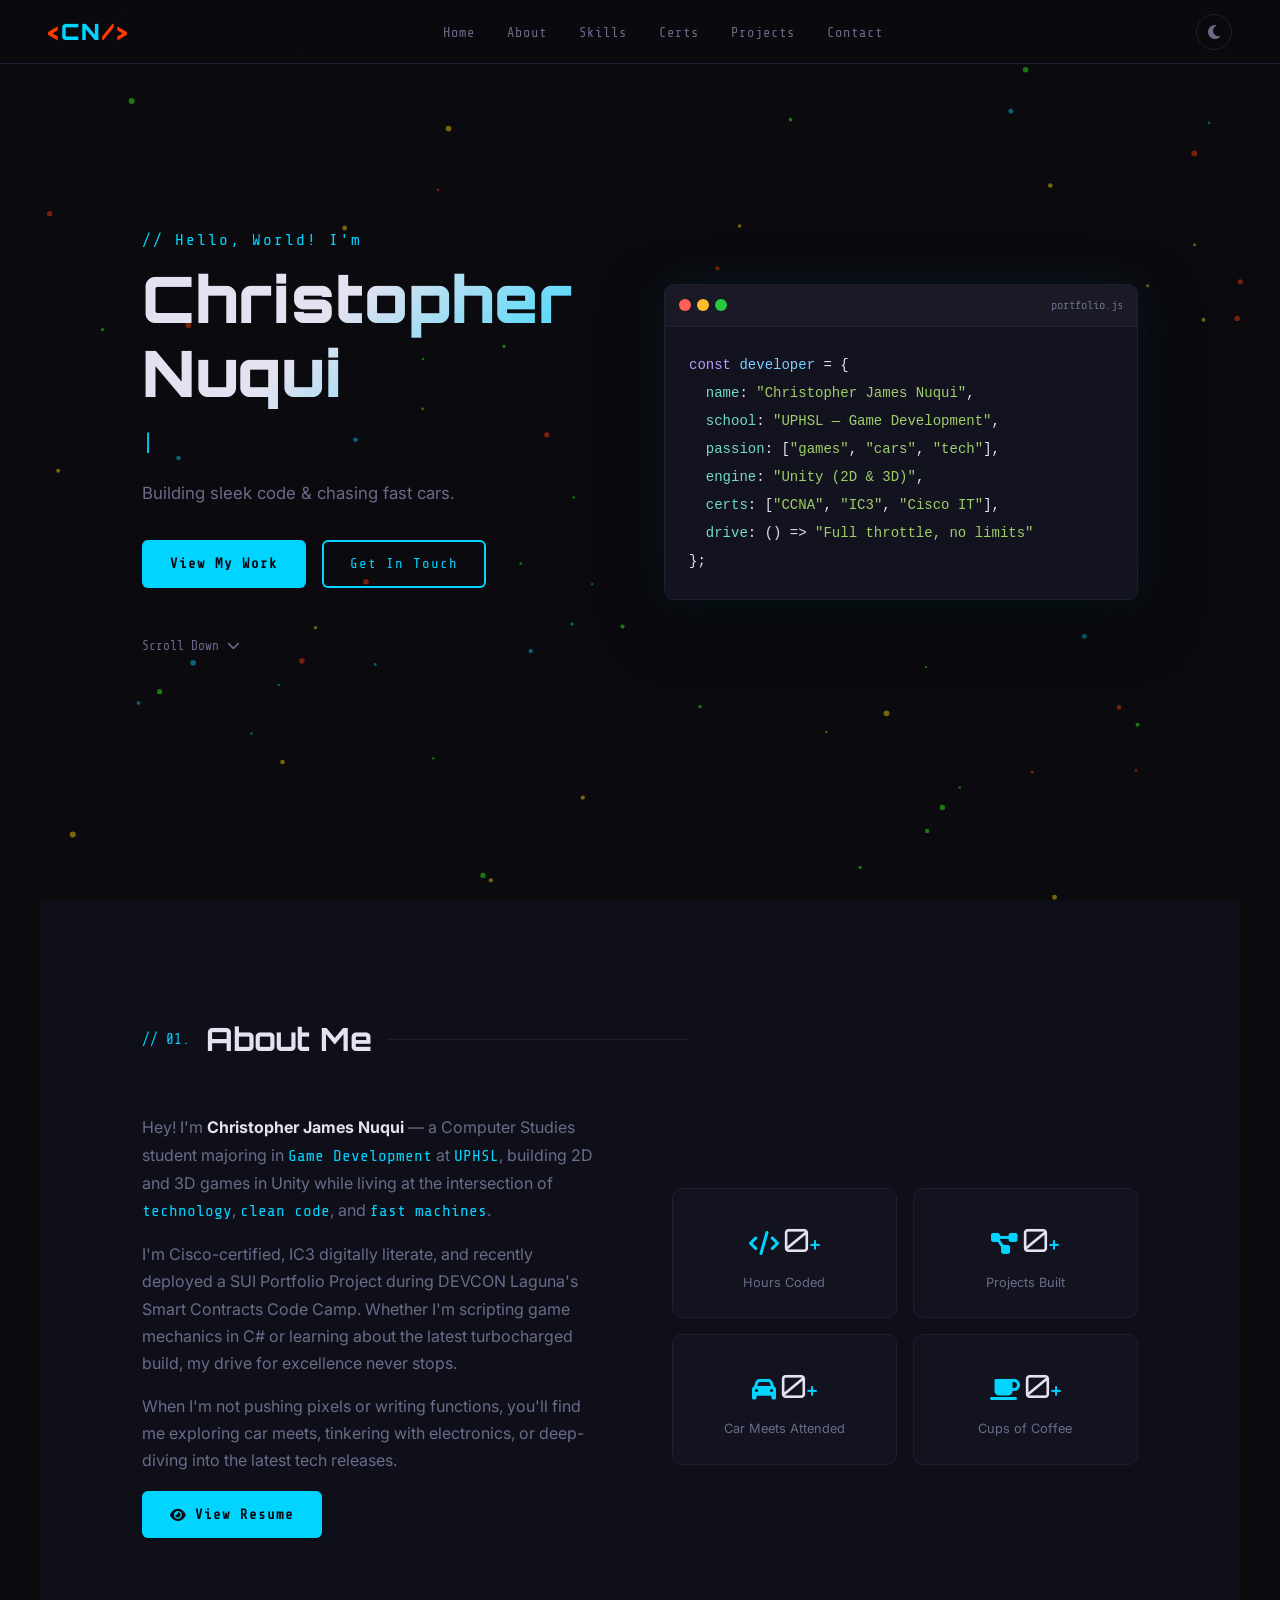
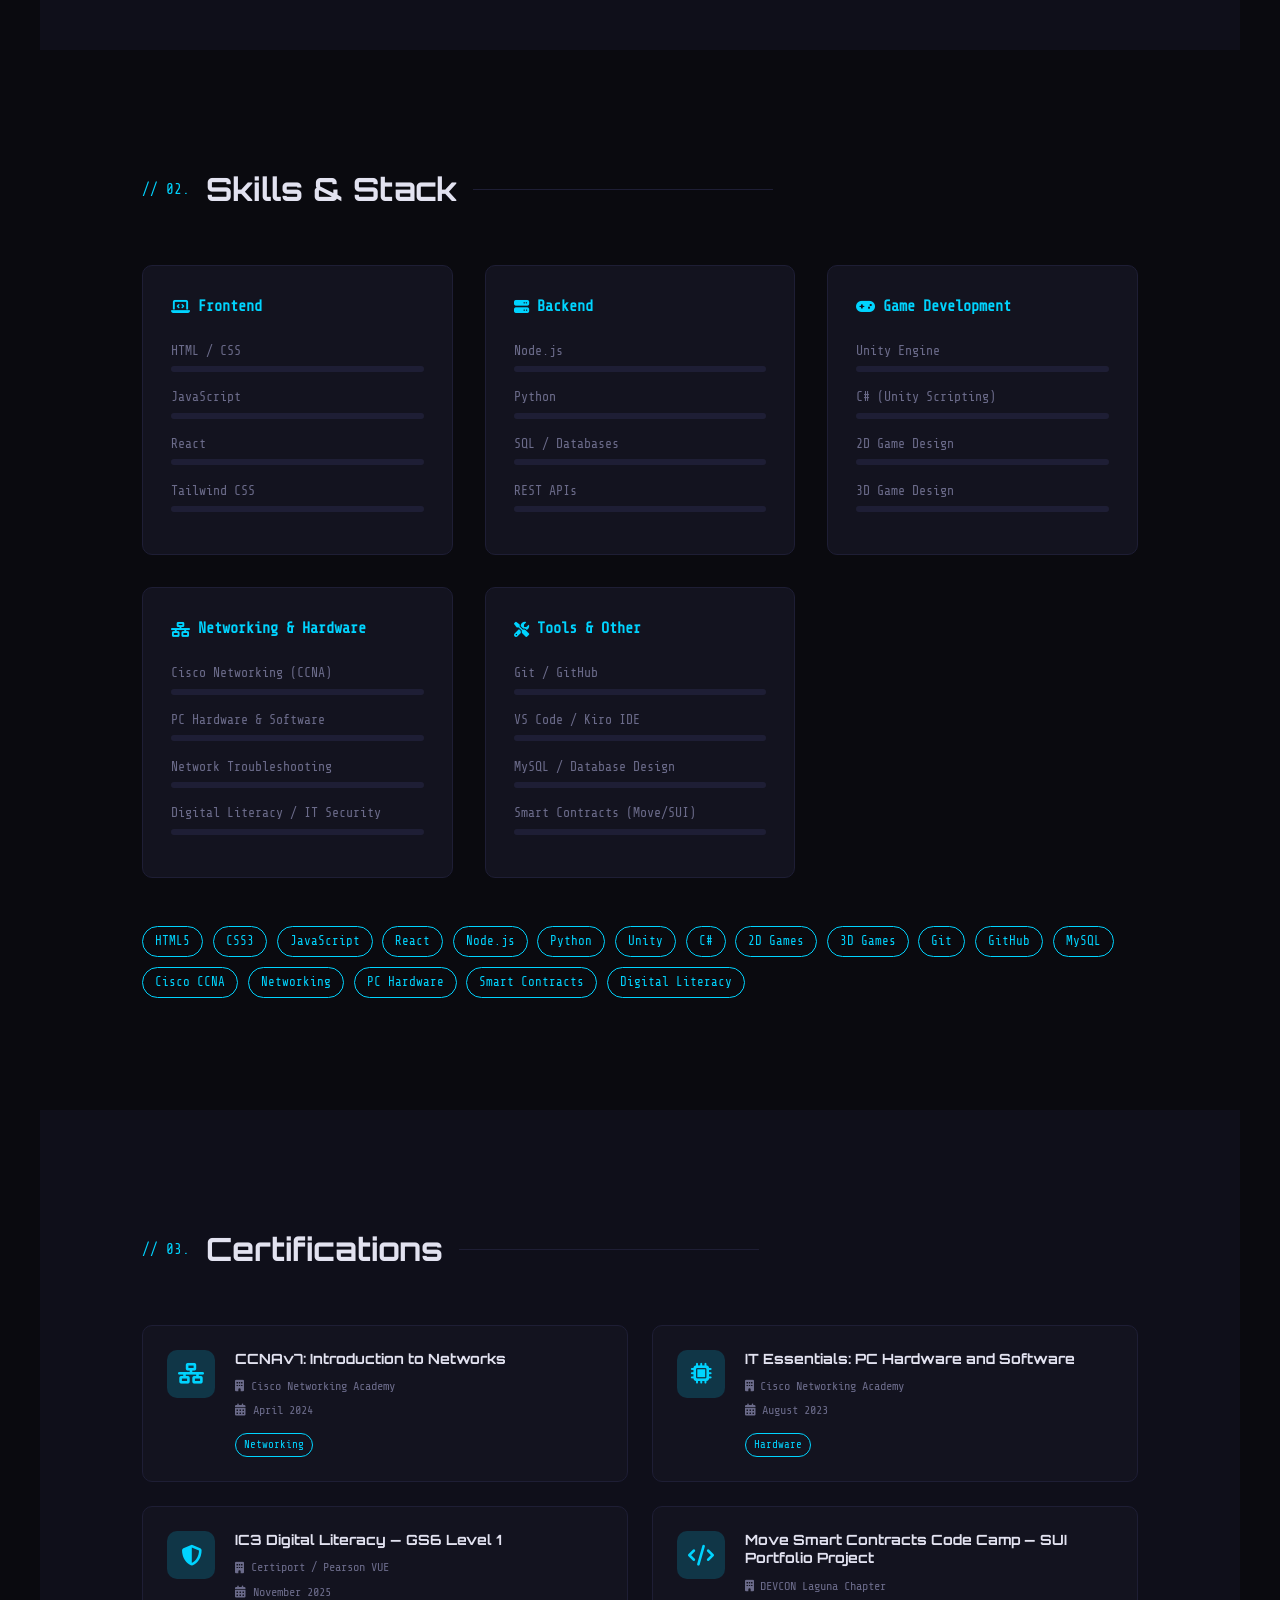
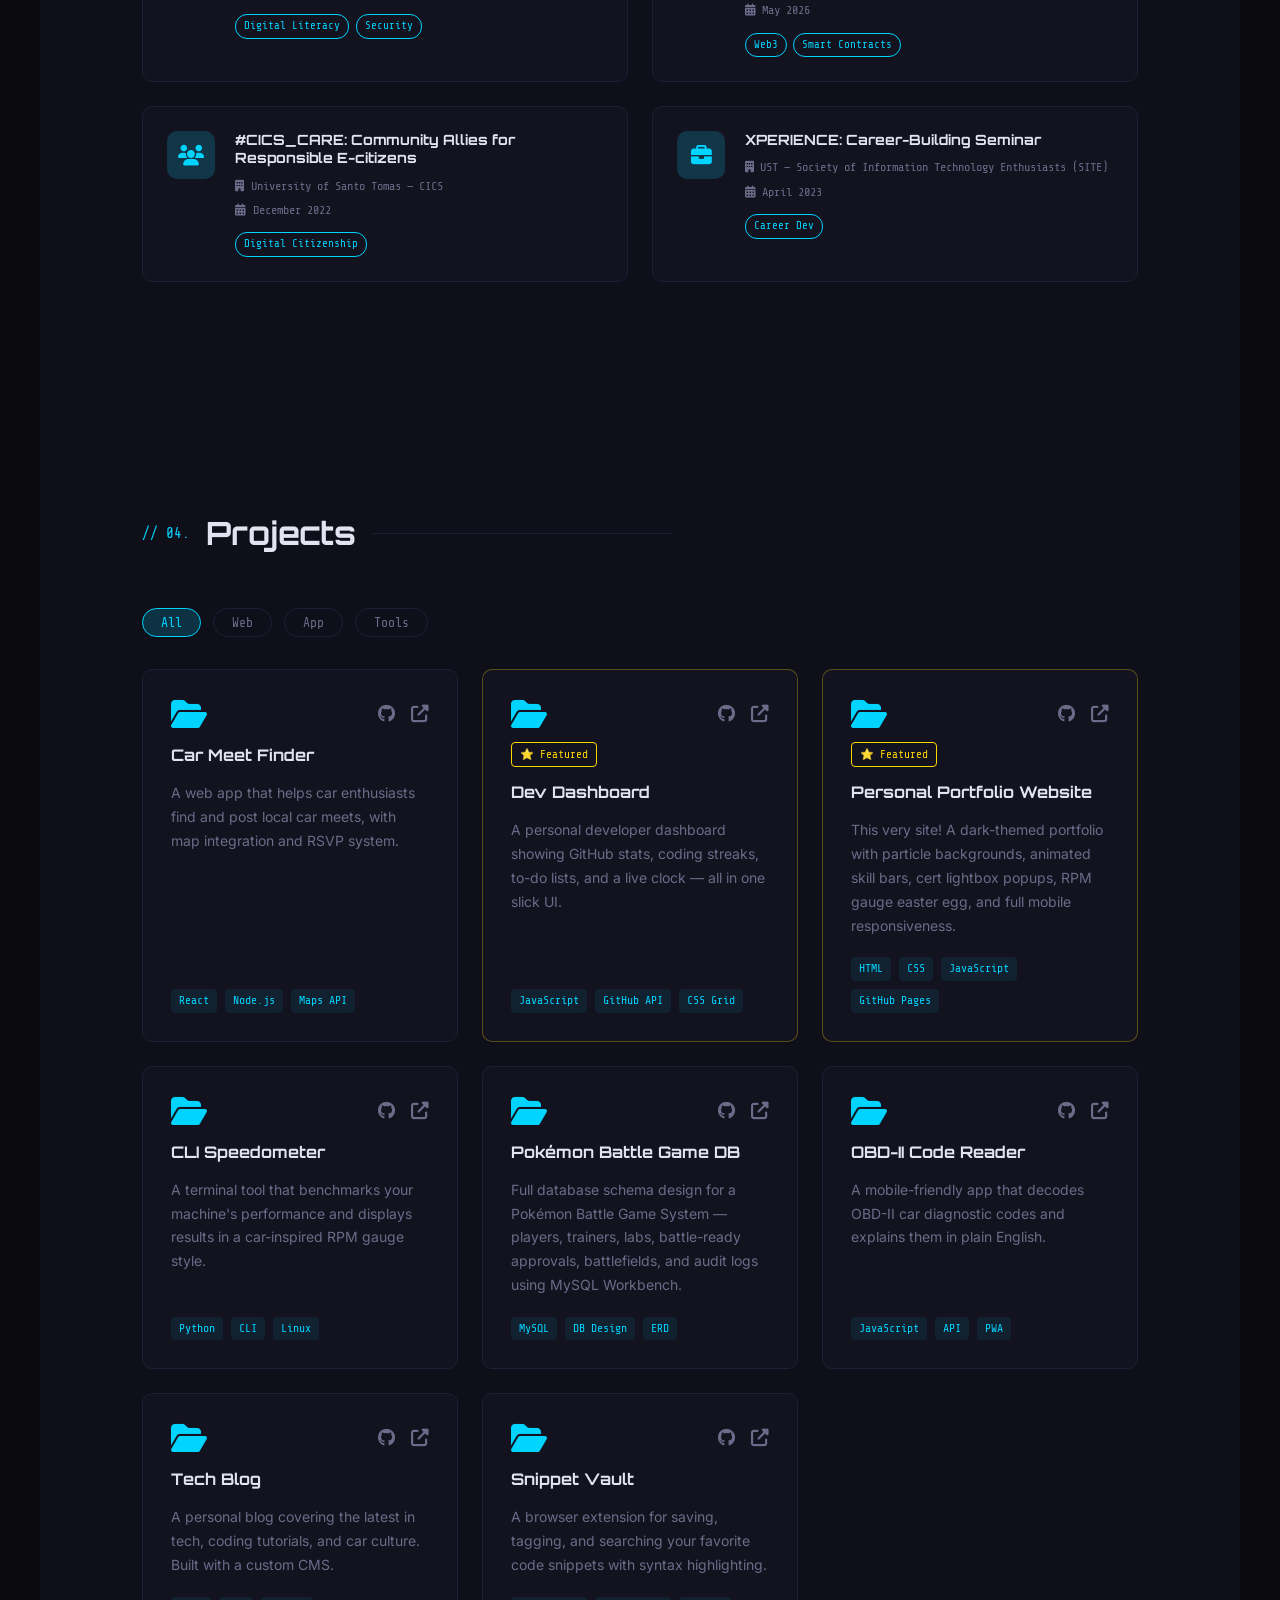
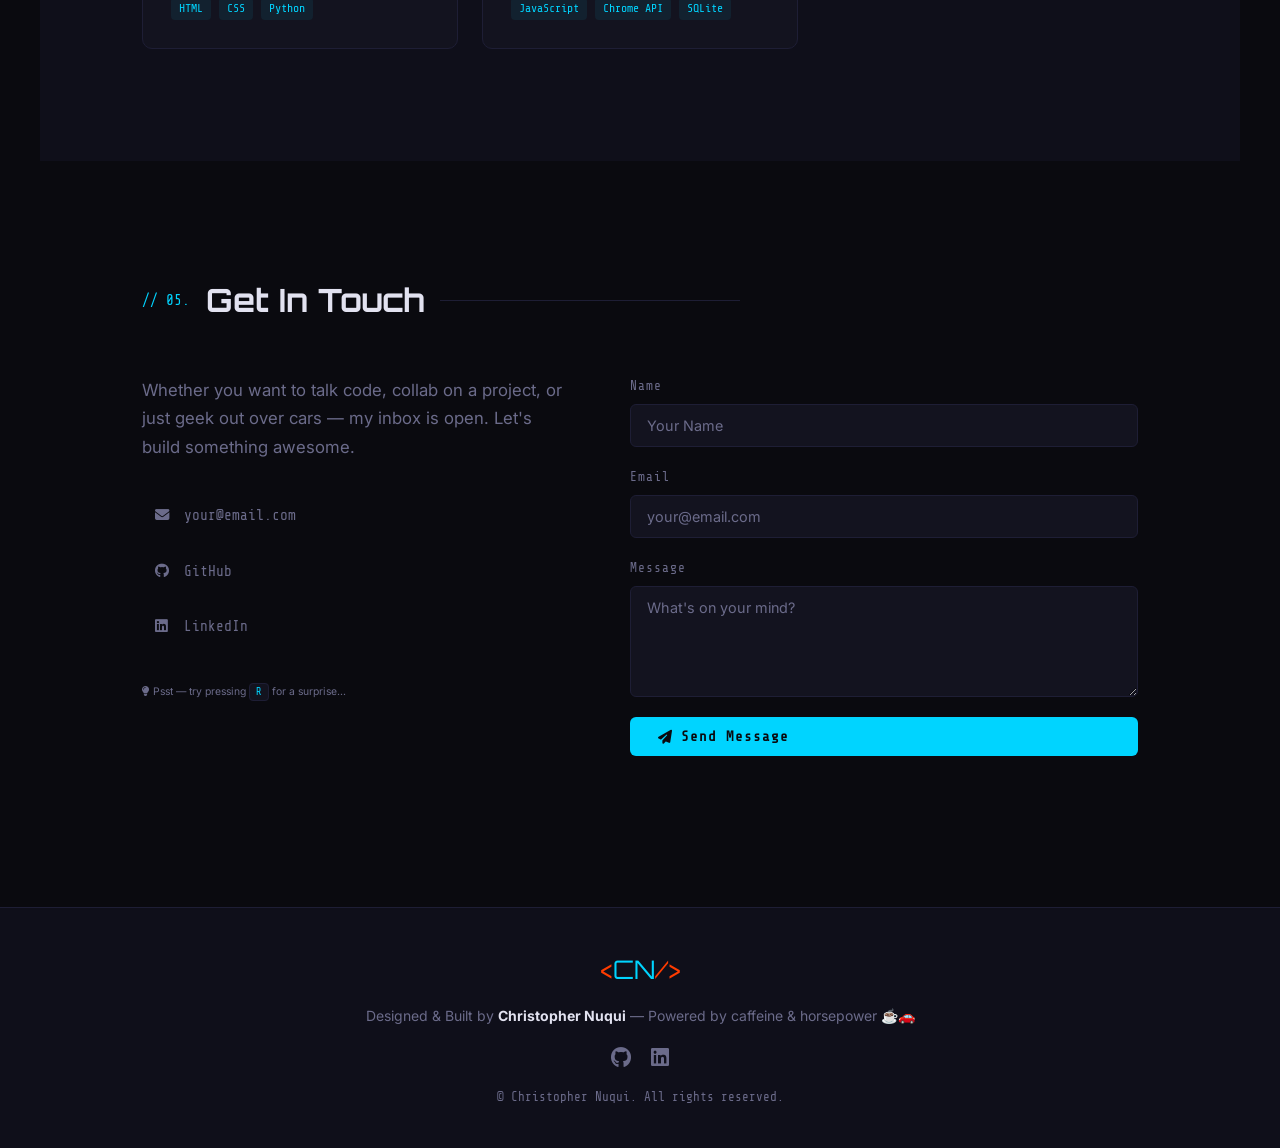
==== commit cb0ece66: "Add resume modal and cert fixes" ====
--- a/index.html
+++ b/index.html
@@ -89,7 +89,7 @@
       <p>Hey! I'm <strong>Christopher James Nuqui</strong> — a Computer Studies student majoring in <span class="highlight">Game Development</span> at <span class="highlight">UPHSL</span>, building 2D and 3D games in Unity while living at the intersection of <span class="highlight">technology</span>, <span class="highlight">clean code</span>, and <span class="highlight">fast machines</span>.</p>
       <p>I'm Cisco-certified, IC3 digitally literate, and recently deployed a SUI Portfolio Project during DEVCON Laguna's Smart Contracts Code Camp. Whether I'm scripting game mechanics in C# or learning about the latest turbocharged build, my drive for excellence never stops.</p>
       <p>When I'm not pushing pixels or writing functions, you'll find me exploring car meets, tinkering with electronics, or deep-diving into the latest tech releases.</p>
-      <a href="#" class="btn btn-primary" id="resumeBtn"><i class="fas fa-download"></i> Download Resume</a>
+      <a href="#" class="btn btn-primary" id="resumeBtn"><i class="fas fa-eye"></i> View Resume</a>
     </div>
     <div class="about-stats">
       <div class="stat-card">
@@ -223,7 +223,7 @@
       <span class="cert-view-hint"><i class="fas fa-eye"></i></span>
     </div>
 
-    <div class="cert-card" data-cert-img="certs/certsdevcon-smart-contracts.png">
+    <div class="cert-card" data-cert-img="certs/certsdevcon-smart-contracts.PNG">
       <div class="cert-icon"><i class="fas fa-code"></i></div>
       <div class="cert-info">
         <h3>Move Smart Contracts Code Camp — SUI Portfolio Project</h3>
@@ -511,6 +511,53 @@
   <i class="fas fa-chevron-up"></i>
 </button>
 
+<!-- ─── RESUME MODAL ─── -->
+<div id="resumeModal" class="resume-modal" aria-hidden="true">
+  <div class="resume-modal-overlay"></div>
+  <div class="resume-modal-content">
+    <div class="resume-modal-header">
+      <h3><i class="fas fa-file-alt"></i> My Resume</h3>
+      <div class="resume-modal-actions">
+        <a href="resume.html" download="Christopher_Nuqui_Resume.html" class="btn btn-primary btn-sm"><i class="fas fa-download"></i> Download</a>
+        <button id="resumeModalClose" class="resume-modal-close" aria-label="Close">&times;</button>
+      </div>
+    </div>
+    <div class="resume-modal-body">
+      <iframe id="resumeIframe" src="resume.html" title="Resume"></iframe>
+    </div>
+  </div>
+</div>
+
+<script>
+// Resume modal
+(function() {
+  var btn = document.getElementById('resumeBtn');
+  var modal = document.getElementById('resumeModal');
+  var closeBtn = document.getElementById('resumeModalClose');
+  var overlay = modal.querySelector('.resume-modal-overlay');
+
+  function openResume(e) {
+    e.preventDefault();
+    modal.classList.add('active');
+    modal.setAttribute('aria-hidden', 'false');
+    document.body.style.overflow = 'hidden';
+  }
+
+  function closeResume() {
+    modal.classList.remove('active');
+    modal.setAttribute('aria-hidden', 'true');
+    document.body.style.overflow = '';
+  }
+
+  btn.addEventListener('click', openResume);
+  closeBtn.addEventListener('click', closeResume);
+  overlay.addEventListener('click', closeResume);
+  document.addEventListener('keydown', function(e) {
+    if (e.key === 'Escape' && modal.classList.contains('active')) closeResume();
+  });
+})();
+</script>
+
 <script src="script.js"></script>
 </body>
 </html>
--- a/style.css
+++ b/style.css
@@ -1033,3 +1033,83 @@
   color: rgba(255,255,255,0.7);
   text-align: center;
 }
+
+/* ─── RESUME MODAL ─── */
+.resume-modal {
+  position: fixed;
+  inset: 0;
+  z-index: 300;
+  display: none;
+  align-items: center;
+  justify-content: center;
+}
+.resume-modal.active { display: flex; }
+
+.resume-modal-overlay {
+  position: absolute;
+  inset: 0;
+  background: rgba(0, 0, 0, 0.85);
+  backdrop-filter: blur(6px);
+  -webkit-backdrop-filter: blur(6px);
+}
+
+.resume-modal-content {
+  position: relative;
+  z-index: 1;
+  width: 90vw;
+  max-width: 850px;
+  height: 90vh;
+  background: #fff;
+  border-radius: 12px;
+  overflow: hidden;
+  display: flex;
+  flex-direction: column;
+  box-shadow: 0 20px 60px rgba(0,0,0,0.5);
+  animation: certPopIn 0.3s ease;
+}
+
+.resume-modal-header {
+  display: flex;
+  align-items: center;
+  justify-content: space-between;
+  padding: 12px 20px;
+  background: #0a0a1a;
+  border-bottom: 1px solid #1e1e35;
+}
+.resume-modal-header h3 {
+  font-family: var(--font-mono);
+  font-size: 0.9rem;
+  color: #fff;
+  display: flex;
+  align-items: center;
+  gap: 8px;
+}
+.resume-modal-actions {
+  display: flex;
+  align-items: center;
+  gap: 12px;
+}
+.btn-sm {
+  padding: 6px 14px;
+  font-size: 0.78rem;
+}
+.resume-modal-close {
+  background: none;
+  border: none;
+  color: #aaa;
+  font-size: 2rem;
+  cursor: pointer;
+  line-height: 1;
+  transition: color 0.2s;
+}
+.resume-modal-close:hover { color: #ff3c00; }
+
+.resume-modal-body {
+  flex: 1;
+  overflow: hidden;
+}
+.resume-modal-body iframe {
+  width: 100%;
+  height: 100%;
+  border: none;
+}
